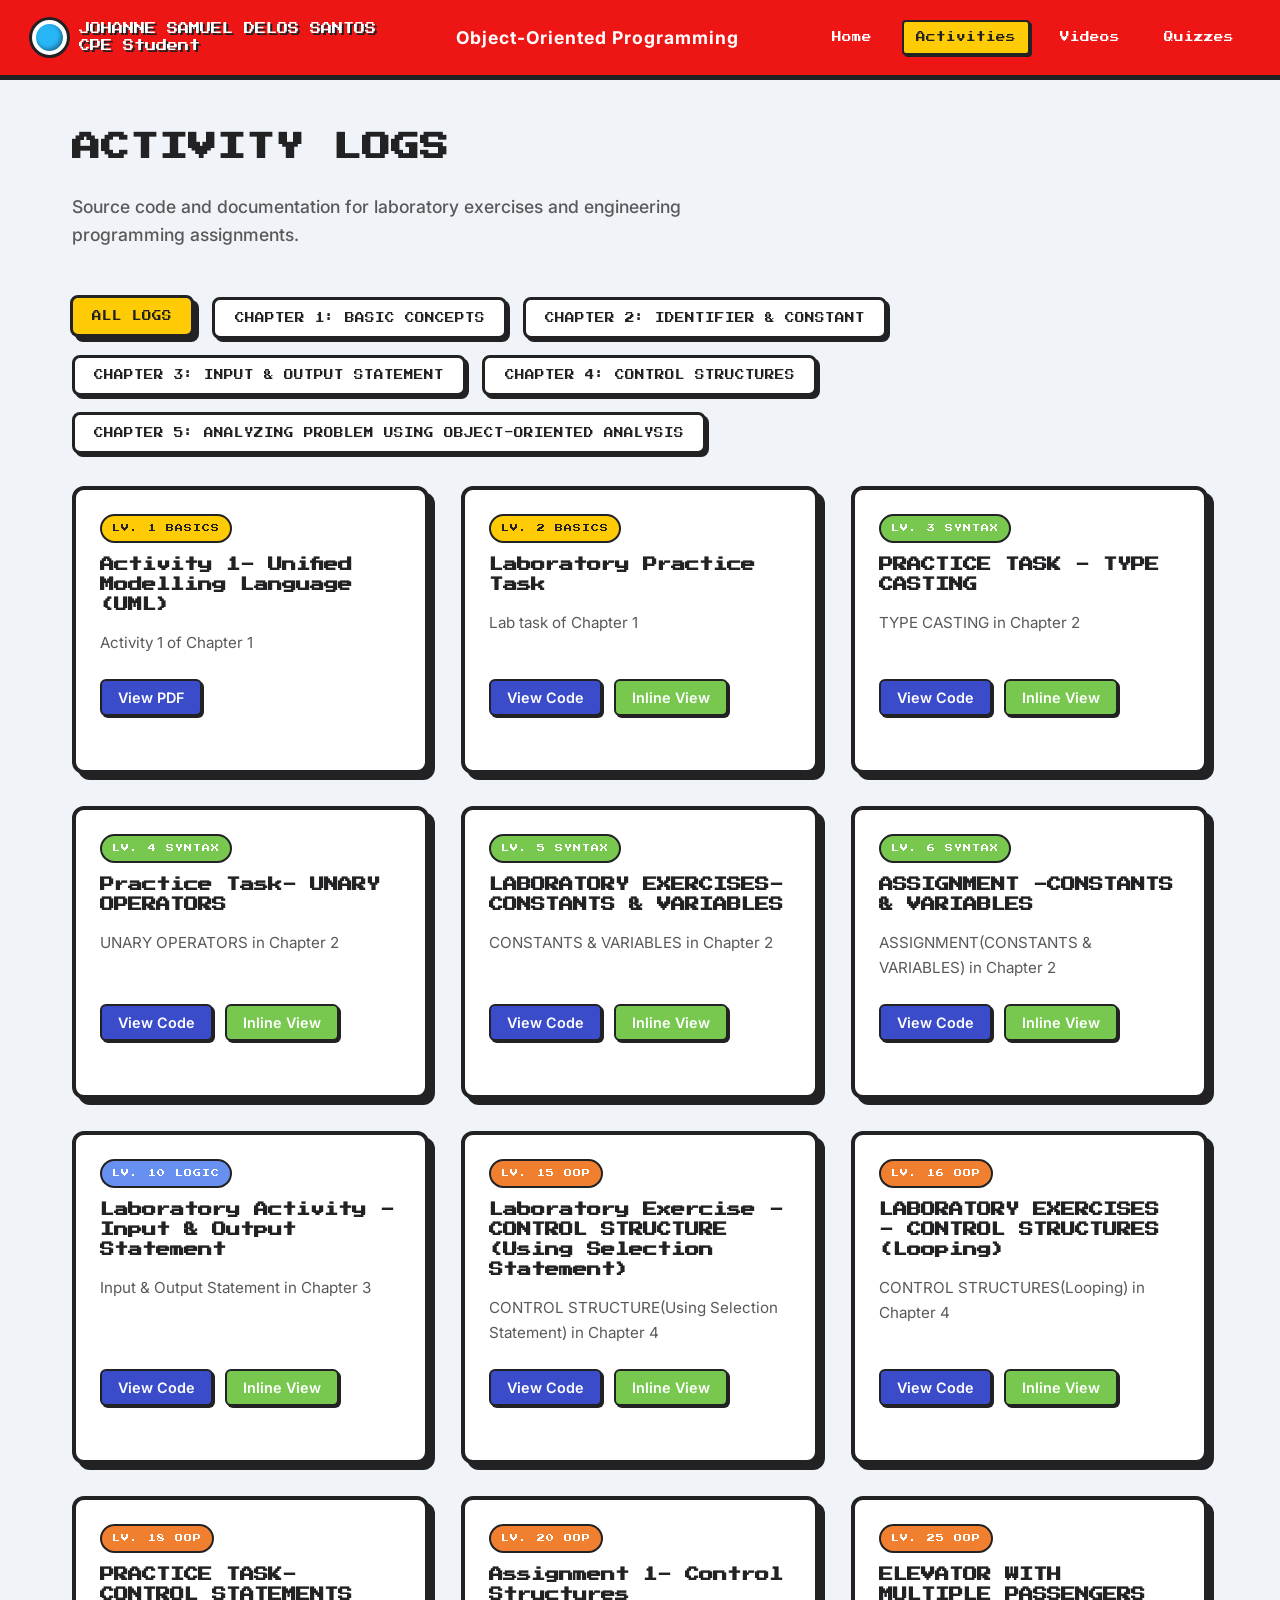
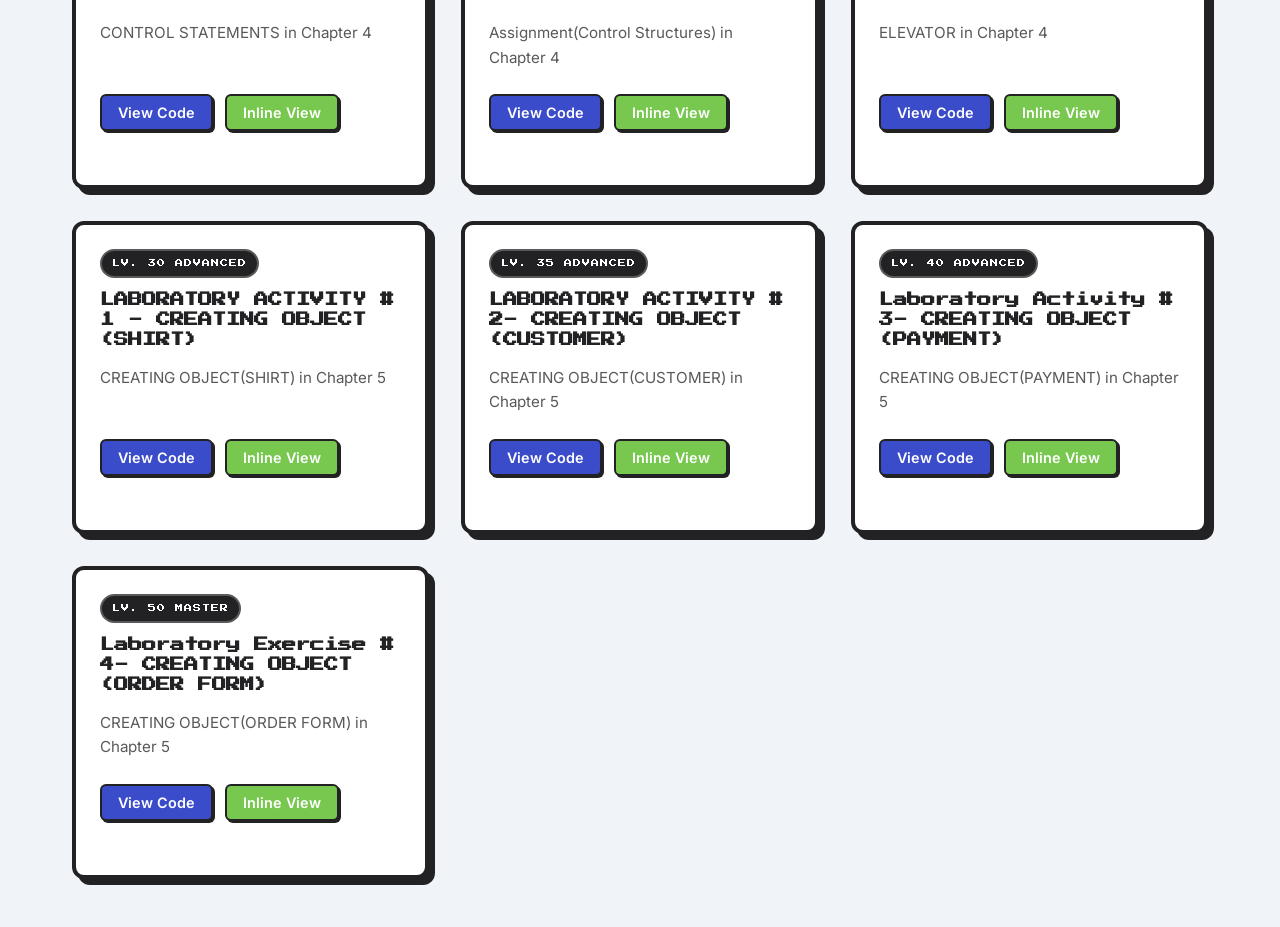
==== activities.html @ bd9b8f8e "Add files via upload" ====
<!DOCTYPE html>
<html lang="en">
<head>
    <meta charset="UTF-8">
    <meta name="viewport" content="width=device-width, initial-scale=1.0">
    <title>Java Pokédex | Activities</title>
    <link rel="stylesheet" href="styles.css">
    <style>
        /* PDF Modal Specific Styles (Ensures plug-and-play without editing styles.css) */
        #pdf-modal .modal-content {
            max-width: 900px;
            height: 90vh; /* Taller for document reading */
            display: flex;
            flex-direction: column;
        }
        #pdf-modal .modal-body {
            flex-grow: 1;
            padding: 0;
            overflow: hidden;
            border: 3px solid var(--poke-black);
            border-radius: 6px;
            background-color: #525659; /* Standard PDF viewer background */
        }
        iframe.pdf-viewer {
            width: 100%;
            height: 100%;
            border: none;
            display: block;
        }
    </style>
</head>
<body>
    <header>
        <div class="header-left">
            <div class="pokedex-lens"></div>
            JOHANNE SAMUEL DELOS SANTOS<br>CPE Student
        </div>
        <div class="header-center">Object-Oriented Programming</div>
        <nav>
            <a href="index.html">Home</a>
            <a href="activities.html">Activities</a>
            <a href="videos.html">Videos</a>
            <a href="quiz.html">Quizzes</a>
        </nav>
    </header>

    <main id="main-content">
        <div class="container">
            <h1 class="page-title">Activity Logs</h1>
            <p class="page-subtitle">Source code and documentation for laboratory exercises and engineering programming assignments.</p>
            
            <div class="chapter-nav">
                <button class="chapter-btn active" data-target="all">All Logs</button>
                <button class="chapter-btn" data-target="ch1">Chapter 1: Basic Concepts</button>
                <button class="chapter-btn" data-target="ch2">Chapter 2: IDENTIFIER & CONSTANT</button>
                <button class="chapter-btn" data-target="ch3">Chapter 3: INPUT & OUTPUT STATEMENT</button>
                <button class="chapter-btn" data-target="ch4">Chapter 4: CONTROL STRUCTURES</button>
                <button class="chapter-btn" data-target="ch5">Chapter 5: ANALYZING PROBLEM USING OBJECT-ORIENTED ANALYSIS</button>
            </div>

            <div class="grid" id="activities-grid">
                
                <div class="card" data-chapter="ch1" data-activity-id="act1">
                    <div style="display: flex; align-items: center; gap: 12px; margin-bottom: 1rem; flex-wrap: wrap;">
                        <div class="card-tag tag-yellow" style="background-color: var(--poke-yellow); border: 2px solid var(--poke-black); border-radius: 20px; font-size: 0.5rem; padding: 6px 10px; margin-bottom: 0;">LV. 1 BASICS</div>
                        <h2 class="card-title" style="margin-bottom: 0; line-height: 1.4;">Activity 1- Unified Modelling Language (UML)</h2>
                    </div>
                    <p class="card-desc">Activity 1 of Chapter 1</p>
                    <div class="card-actions">
                        <button class="card-link view-pdf-btn" style="background-color: #3b4cca;" data-pdf-url="ACT/CH1/ACT1.pdf">View PDF</button>
                    </div>
                    <div class="inline-code-container"><pre><code class="language-java"></code></pre></div>
                </div>
                
                <div class="card" data-chapter="ch1" data-activity-id="act2">
                    <div style="display: flex; align-items: center; gap: 12px; margin-bottom: 1rem; flex-wrap: wrap;">
                        <div class="card-tag tag-yellow" style="background-color: var(--poke-yellow); border: 2px solid var(--poke-black); border-radius: 20px; font-size: 0.5rem; padding: 6px 10px; margin-bottom: 0;">LV. 2 BASICS</div>
                        <h2 class="card-title" style="margin-bottom: 0; line-height: 1.4;"> Laboratory Practice Task</h2>
                    </div>
                    <p class="card-desc">Lab task of Chapter 1</p>
                    <div class="card-actions">
                        <button class="card-link view-modal-btn">View Code</button>
                        <button class="card-link toggle-inline-btn" style="background-color: #78C850;">Inline View</button>
                    </div>
                    <div class="inline-code-container"><pre><code class="language-java"></code></pre></div>
                </div>

                <div class="card" data-chapter="ch2" data-activity-id="act3">
                    <div style="display: flex; align-items: center; gap: 12px; margin-bottom: 1rem; flex-wrap: wrap;">
                        <div class="card-tag tag-green" style="background-color: #78C850; color: white; border: 2px solid var(--poke-black); border-radius: 20px; font-size: 0.5rem; padding: 6px 10px; margin-bottom: 0;">LV. 3 SYNTAX</div>
                        <h2 class="card-title" style="margin-bottom: 0; line-height: 1.4;">PRACTICE TASK - TYPE CASTING</h2>
                    </div>
                    <p class="card-desc">TYPE CASTING in Chapter 2</p>
                    <div class="card-actions">
                        <button class="card-link view-modal-btn">View Code</button>
                        <button class="card-link toggle-inline-btn" style="background-color: #78C850;">Inline View</button>
                    </div>
                    <div class="inline-code-container"><pre><code class="language-java"></code></pre></div>
                </div>

                <div class="card" data-chapter="ch2" data-activity-id="act4">
                    <div style="display: flex; align-items: center; gap: 12px; margin-bottom: 1rem; flex-wrap: wrap;">
                        <div class="card-tag tag-green" style="background-color: #78C850; color: white; border: 2px solid var(--poke-black); border-radius: 20px; font-size: 0.5rem; padding: 6px 10px; margin-bottom: 0;">LV. 4 SYNTAX</div>
                        <h2 class="card-title" style="margin-bottom: 0; line-height: 1.4;">Practice Task- UNARY OPERATORS</h2>
                    </div>
                    <p class="card-desc">UNARY OPERATORS in Chapter 2</p>
                    <div class="card-actions">
                        <button class="card-link view-modal-btn">View Code</button>
                        <button class="card-link toggle-inline-btn" style="background-color: #78C850;">Inline View</button>
                    </div>
                    <div class="inline-code-container"><pre><code class="language-java"></code></pre></div>
                </div>

                <div class="card" data-chapter="ch2" data-activity-id="act5">
                    <div style="display: flex; align-items: center; gap: 12px; margin-bottom: 1rem; flex-wrap: wrap;">
                        <div class="card-tag tag-green" style="background-color: #78C850; color: white; border: 2px solid var(--poke-black); border-radius: 20px; font-size: 0.5rem; padding: 6px 10px; margin-bottom: 0;">LV. 5 SYNTAX</div>
                        <h2 class="card-title" style="margin-bottom: 0; line-height: 1.4;">LABORATORY EXERCISES- CONSTANTS & VARIABLES</h2>
                    </div>
                    <p class="card-desc">CONSTANTS & VARIABLES in Chapter 2</p>
                    <div class="card-actions">
                        <button class="card-link view-modal-btn">View Code</button>
                        <button class="card-link toggle-inline-btn" style="background-color: #78C850;">Inline View</button>
                    </div>
                    <div class="inline-code-container"><pre><code class="language-java"></code></pre></div>
                </div>

                <div class="card" data-chapter="ch2" data-activity-id="act6">
                    <div style="display: flex; align-items: center; gap: 12px; margin-bottom: 1rem; flex-wrap: wrap;">
                        <div class="card-tag tag-green" style="background-color: #78C850; color: white; border: 2px solid var(--poke-black); border-radius: 20px; font-size: 0.5rem; padding: 6px 10px; margin-bottom: 0;">LV. 6 SYNTAX</div>
                        <h2 class="card-title" style="margin-bottom: 0; line-height: 1.4;">ASSIGNMENT -CONSTANTS & VARIABLES</h2>
                    </div>
                    <p class="card-desc">ASSIGNMENT(CONSTANTS & VARIABLES) in Chapter 2</p>
                    <div class="card-actions">
                        <button class="card-link view-modal-btn">View Code</button>
                        <button class="card-link toggle-inline-btn" style="background-color: #78C850;">Inline View</button>
                    </div>
                    <div class="inline-code-container"><pre><code class="language-java"></code></pre></div>
                </div>

                <div class="card" data-chapter="ch3" data-activity-id="act7">
                    <div style="display: flex; align-items: center; gap: 12px; margin-bottom: 1rem; flex-wrap: wrap;">
                        <div class="card-tag tag-blue" style="background-color: #6890F0; color: white; border: 2px solid var(--poke-black); border-radius: 20px; font-size: 0.5rem; padding: 6px 10px; margin-bottom: 0;">LV. 10 LOGIC</div>
                        <h2 class="card-title" style="margin-bottom: 0; line-height: 1.4;"> Laboratory Activity - Input & Output Statement</h2>
                    </div>
                    <p class="card-desc"> Input & Output Statement in Chapter 3</p>
                    <div class="card-actions">
                        <button class="card-link view-modal-btn">View Code</button>
                        <button class="card-link toggle-inline-btn" style="background-color: #78C850;">Inline View</button>
                    </div>
                    <div class="inline-code-container"><pre><code class="language-java"></code></pre></div>
                </div>

                <div class="card" data-chapter="ch4" data-activity-id="act8">
                    <div style="display: flex; align-items: center; gap: 12px; margin-bottom: 1rem; flex-wrap: wrap;">
                        <div class="card-tag tag-red" style="background-color: #F08030; color: white; border: 2px solid var(--poke-black); border-radius: 20px; font-size: 0.5rem; padding: 6px 10px; margin-bottom: 0;">LV. 15 OOP</div>
                        <h2 class="card-title" style="margin-bottom: 0; line-height: 1.4;">Laboratory Exercise - CONTROL STRUCTURE (Using Selection Statement)</h2>
                    </div>
                    <p class="card-desc">CONTROL STRUCTURE(Using Selection Statement) in Chapter 4</p>
                    <div class="card-actions">
                        <button class="card-link view-modal-btn">View Code</button>
                        <button class="card-link toggle-inline-btn" style="background-color: #78C850;">Inline View</button>
                    </div>
                    <div class="inline-code-container"><pre><code class="language-java"></code></pre></div>
                </div>

                <div class="card" data-chapter="ch4" data-activity-id="act9">
                    <div style="display: flex; align-items: center; gap: 12px; margin-bottom: 1rem; flex-wrap: wrap;">
                        <div class="card-tag tag-red" style="background-color: #F08030; color: white; border: 2px solid var(--poke-black); border-radius: 20px; font-size: 0.5rem; padding: 6px 10px; margin-bottom: 0;">LV. 16 OOP</div>
                        <h2 class="card-title" style="margin-bottom: 0; line-height: 1.4;">LABORATORY EXERCISES - CONTROL STRUCTURES (Looping)</h2>
                    </div>
                    <p class="card-desc">CONTROL STRUCTURES(Looping) in Chapter 4</p>
                    <div class="card-actions">
                        <button class="card-link view-modal-btn">View Code</button>
                        <button class="card-link toggle-inline-btn" style="background-color: #78C850;">Inline View</button>
                    </div>
                    <div class="inline-code-container"><pre><code class="language-java"></code></pre></div>
                </div>

                <div class="card" data-chapter="ch4" data-activity-id="act10">
                    <div style="display: flex; align-items: center; gap: 12px; margin-bottom: 1rem; flex-wrap: wrap;">
                        <div class="card-tag tag-red" style="background-color: #F08030; color: white; border: 2px solid var(--poke-black); border-radius: 20px; font-size: 0.5rem; padding: 6px 10px; margin-bottom: 0;">LV. 18 OOP</div>
                        <h2 class="card-title" style="margin-bottom: 0; line-height: 1.4;">PRACTICE TASK- CONTROL STATEMENTS</h2>
                    </div>
                    <p class="card-desc">CONTROL STATEMENTS in Chapter 4</p>
                    <div class="card-actions">
                        <button class="card-link view-modal-btn">View Code</button>
                        <button class="card-link toggle-inline-btn" style="background-color: #78C850;">Inline View</button>
                    </div>
                    <div class="inline-code-container"><pre><code class="language-java"></code></pre></div>
                </div>

                <div class="card" data-chapter="ch4" data-activity-id="act11">
                    <div style="display: flex; align-items: center; gap: 12px; margin-bottom: 1rem; flex-wrap: wrap;">
                        <div class="card-tag tag-red" style="background-color: #F08030; color: white; border: 2px solid var(--poke-black); border-radius: 20px; font-size: 0.5rem; padding: 6px 10px; margin-bottom: 0;">LV. 20 OOP</div>
                        <h2 class="card-title" style="margin-bottom: 0; line-height: 1.4;">Assignment 1- Control Structures</h2>
                    </div>
                    <p class="card-desc">Assignment(Control Structures) in Chapter 4</p>
                    <div class="card-actions">
                        <button class="card-link view-modal-btn">View Code</button>
                        <button class="card-link toggle-inline-btn" style="background-color: #78C850;">Inline View</button>
                    </div>
                    <div class="inline-code-container"><pre><code class="language-java"></code></pre></div>
                </div>

                <div class="card" data-chapter="ch4" data-activity-id="act12">
                    <div style="display: flex; align-items: center; gap: 12px; margin-bottom: 1rem; flex-wrap: wrap;">
                        <div class="card-tag tag-red" style="background-color: #F08030; color: white; border: 2px solid var(--poke-black); border-radius: 20px; font-size: 0.5rem; padding: 6px 10px; margin-bottom: 0;">LV. 25 OOP</div>
                        <h2 class="card-title" style="margin-bottom: 0; line-height: 1.4;">ELEVATOR WITH MULTIPLE PASSENGERS</h2>
                    </div>
                    <p class="card-desc">ELEVATOR in Chapter 4</p>
                    <div class="card-actions">
                        <button class="card-link view-modal-btn">View Code</button>
                        <button class="card-link toggle-inline-btn" style="background-color: #78C850;">Inline View</button>
                    </div>
                    <div class="inline-code-container"><pre><code class="language-java"></code></pre></div>
                </div>

                <div class="card" data-chapter="ch5" data-activity-id="act13">
                    <div style="display: flex; align-items: center; gap: 12px; margin-bottom: 1rem; flex-wrap: wrap;">
                        <div class="card-tag" style="background-color: var(--poke-black); color: white; border: 2px solid var(--text-muted); border-radius: 20px; font-size: 0.5rem; padding: 6px 10px; margin-bottom: 0;">LV. 30 ADVANCED</div>
                        <h2 class="card-title" style="margin-bottom: 0; line-height: 1.4;">LABORATORY ACTIVITY # 1 - CREATING OBJECT (SHIRT)</h2>
                    </div>
                    <p class="card-desc">CREATING OBJECT(SHIRT) in Chapter 5</p>
                    <div class="card-actions">
                        <button class="card-link view-modal-btn">View Code</button>
                        <button class="card-link toggle-inline-btn" style="background-color: #78C850;">Inline View</button>
                    </div>
                    <div class="inline-code-container"><pre><code class="language-java"></code></pre></div>
                </div>

                <div class="card" data-chapter="ch5" data-activity-id="act14">
                    <div style="display: flex; align-items: center; gap: 12px; margin-bottom: 1rem; flex-wrap: wrap;">
                        <div class="card-tag" style="background-color: var(--poke-black); color: white; border: 2px solid var(--text-muted); border-radius: 20px; font-size: 0.5rem; padding: 6px 10px; margin-bottom: 0;">LV. 35 ADVANCED</div>
                        <h2 class="card-title" style="margin-bottom: 0; line-height: 1.4;"> LABORATORY ACTIVITY # 2- CREATING OBJECT (CUSTOMER)</h2>
                    </div>
                    <p class="card-desc"> CREATING OBJECT(CUSTOMER) in Chapter 5</p>
                    <div class="card-actions">
                        <button class="card-link view-modal-btn">View Code</button>
                        <button class="card-link toggle-inline-btn" style="background-color: #78C850;">Inline View</button>
                    </div>
                    <div class="inline-code-container"><pre><code class="language-java"></code></pre></div>
                </div>

                <div class="card" data-chapter="ch5" data-activity-id="act15">
                    <div style="display: flex; align-items: center; gap: 12px; margin-bottom: 1rem; flex-wrap: wrap;">
                        <div class="card-tag" style="background-color: var(--poke-black); color: white; border: 2px solid var(--text-muted); border-radius: 20px; font-size: 0.5rem; padding: 6px 10px; margin-bottom: 0;">LV. 40 ADVANCED</div>
                        <h2 class="card-title" style="margin-bottom: 0; line-height: 1.4;">Laboratory Activity # 3- CREATING OBJECT (PAYMENT)</h2>
                    </div>
                    <p class="card-desc">CREATING OBJECT(PAYMENT) in Chapter 5</p>
                    <div class="card-actions">
                        <button class="card-link view-modal-btn">View Code</button>
                        <button class="card-link toggle-inline-btn" style="background-color: #78C850;">Inline View</button>
                    </div>
                    <div class="inline-code-container"><pre><code class="language-java"></code></pre></div>
                </div>

                <div class="card" data-chapter="ch5" data-activity-id="act16">
                    <div style="display: flex; align-items: center; gap: 12px; margin-bottom: 1rem; flex-wrap: wrap;">
                        <div class="card-tag" style="background-color: var(--poke-black); color: white; border: 2px solid var(--text-muted); border-radius: 20px; font-size: 0.5rem; padding: 6px 10px; margin-bottom: 0;">LV. 50 MASTER</div>
                        <h2 class="card-title" style="margin-bottom: 0; line-height: 1.4;">Laboratory Exercise # 4- CREATING OBJECT (ORDER FORM)</h2>
                    </div>
                    <p class="card-desc">CREATING OBJECT(ORDER FORM) in Chapter 5</p>
                    <div class="card-actions">
                        <button class="card-link view-modal-btn">View Code</button>
                        <button class="card-link toggle-inline-btn" style="background-color: #78C850;">Inline View</button>
                    </div>
                    <div class="inline-code-container"><pre><code class="language-java"></code></pre></div>
                </div>

            </div>
        </div>
    </main>

    <script src="transitions.js"></script>
    
    <div id="code-modal" class="modal-overlay">
        <div class="modal-content card">
            <div class="modal-header">
                <h2 class="card-title" id="modal-title">Code Viewer</h2>
                <button class="close-modal-btn">X</button>
            </div>
            <div class="modal-body">
                <pre><code id="modal-code-block" class="language-java"></code></pre>
            </div>
        </div>
    </div>

    <div id="pdf-modal" class="modal-overlay">
        <div class="modal-content card">
            <div class="modal-header">
                <h2 class="card-title" id="pdf-modal-title">Document Viewer</h2>
                <button class="close-pdf-btn close-modal-btn">X</button>
            </div>
            <div class="modal-body">
                    <embed id="pdf-iframe" class="pdf-viewer" src="" type="application/pdf" width="100%" height="100%">
            </div>
        </div>
    </div>

    <script>
        // 1. Data Store for Activity Source Code
        const codeDatabase = {
            act1: ``,
            act2: `         public class PTask1 {
            public static void main(String[] args) {
                System.out.println("\\n     RIZAL TECHNOLOGICAL UNIVERSITY");
                System.out.println("   College of Engineering and Industrial Technology");
                System.out.println("       Computer Engineering Department");
            }
            }

         public class PTask2{
            public static void main(String[] args) {
                // First Dialog box
                JOptionPane.showMessageDialog(null, "RIZAL TECHNOLOGICAL UNIVERSITY");

                // Second Dialog box (Fixed line break)
                JOptionPane.showMessageDialog(null, "College of Engineering and Industrial Technology");

                // Third Dialog box
                JOptionPane.showMessageDialog(null, "COMPUTER ENGINEERING DEPARTMENT");
                }
            }`,
            act3: `     public class Delos_Santos_TypeCasting {

                public static void main(String args[]) {

                    char symbol;
                    symbol = '7';
                    System.out.println((int) symbol);

                    double number1;
                    number1 = 7.0;
                    System.out.println((int) number1);

                    byte number2;
                    number2 = 7;

                    System.out.println((char) number2);

                    char number3;
                    number3 = '7';

                    System.out.println((int) (number3 - '0'));
                }
            }`,
            act4: `               public class Delos_Santos_Unary1 {

                public static void main(String args[]) {

                int m = 7;
                int x = 7;
                m = ++x;

                    System.out.println(m + " , " + x);

                }
            }
                public class Delos_Santos_Unary2 {

                public static void main(String args[]) {

                int m = 7;
                int x = 8;
                m = ++x;

                    System.out.println(m + " , " + x);

                }
            }
                public class Delos_Santos_Unary3 {

                public static void main(String args[]) {

                int m = 9;
                int x = 9;
                m = x--;

                    System.out.println(m + " , " + x);

                }
            }
                public class Delos_Santos_Unary4 {

                public static void main(String args[]) {

                int m = 9;
                int x = 8;
                m = --x;

                    System.out.println(m + " , " + x);

                }
            }
                            public class Delos_Santos_Unary5 {

                public static void main(String args[]) {

                int m = 5;
                int x = 6;
                m = --x;

                    System.out.println(m + " , " + x);

                }
            }
                `,
            act5: `public class Delos_Santos_Unary1 {
    public static void main(String[] args) {
        int count = 15;
        int a, b, c, d;

        a = count++;

        b = count;

        c = ++count;

        d = count;

        System.out.println(a + "," + b + "," + c + "," + d);
    }
}
public class Delos_Santos_Unary2
    {
        public static void main(String []args)
        {
        int i = 16;
        //System.out.println(++i);
        System.out.println(i++);
        }
    } 
 public class Delos_Santos_Unary3
        {
         public static void main(String []args)
            {
                char ch = '7';

                System.out.println(ch + 1);

                System.out.println((char)(ch + 1));

                System.out.println(ch);

                System.out.println((char)(ch));

                System.out.println((int)(ch));

                System.out.println(ch - 1);

                System.out.println((int)(ch - '0'));

            }
        }`,
            act6: `public class Delos_Santos_Age
{
 public static void main(String []args)
 {
        int ageYears = 20;

        int monthsYear = 12;
        int daysYear = 365;
        int hoursDay = 24;
        int secondsHour = 3600;
        int totalMonths = ageYears * monthsYear;
        int totalDays = ageYears * daysYear;
        long totalHours = (long) totalDays * hoursDay;
        long totalSeconds = totalHours * secondsHour;

        System.out.println("Input: " + ageYears + " year old");
        System.out.println("Output:");
        System.out.println("  a. months =" + totalMonths + " months");
        System.out.println("  b. days= " + totalDays + " days");
        System.out.printf("  c. Hours= %, d\n", totalHours);
        System.out.printf("  d. Seconds= %, d\n", totalSeconds);

 }
}`,
            act7: `import java.io.*;
import java.util.Scanner;
import java.time.Year;

public class DelosSantos_InputOutput{
    public static void main(String [] args) throws IOException {
        int y, d;
        String nn, m, fm, ff, hi;
        int cy = Year.now().getValue();

        try{
            Scanner inputDevice = new Scanner(System.in);
            System.out.println("Nickname:   ");
            nn = inputDevice.nextLine();
            System.out.println("BIRTHDAY:   ");
            System.out.println("Month:  ");
            m = inputDevice.nextLine();
            System.out.println("Day:    ");
            d = inputDevice.nextInt();
            System.out.println("Year:   ");
            y = inputDevice.nextInt();
            inputDevice.nextLine();
            System.out.println("Favorite Movie(s):  ");
            fm = inputDevice.nextLine();
            System.out.println("Favorite Food(s):   ");
            ff = inputDevice.nextLine();
            System.out.println("Hobbies/Interest:   ");
            hi = inputDevice.nextLine();

            int age = cy - y;

            System.out.println("\n");
            System.out.println("    hi " +nn+ ", I hope we could celebrate this coming " +m+ " as you turn " +age+ " years old.");
            System.out.println("    Let's watch that " +fm+ " movie that you used to watch. While having " +ff+ ".");
            System.out.println("    Perhaps you could also teach me how to " +hi+ ".");
            }
            catch (Exception e) {
                System.out.println("Error: " +e);
        }
    }
}`,
            act8: `//JOHANNE SAMUEL DELOS SANTOS
import java.util.Scanner;

public class Seasons {
    public static void main(String[] args) {

        Scanner input = new Scanner(System.in);

        System.out.print("Input any month of the year (CAPITAL LETTERS): ");
        String month = input.nextLine();


        switch (month) {
            // Winter
            case "DECEMBER":
            case "JANUARY":
            case "FEBRUARY":
                System.out.println("\"To appreciate the beauty of a snowflake it is necessary to stand out in the cold.\"");
                break;

            // Spring
            case "MARCH":
            case "APRIL":
            case "MAY":
                System.out.println("\"Spring is the time of plans and projects.\"");
                break;

            // Summer
            case "JUNE":
            case "JULY":
            case "AUGUST":
                System.out.println("\"Summer afternoon—summer afternoon; to me those have always been the two most beautiful words in the English language.\"");
                break;

            // Fall
            case "SEPTEMBER":
            case "OCTOBER":
            case "NOVEMBER":
                System.out.println("\"And all at once, summer collapsed into fall.\"");
                break;

            default: System.out.println("\"Sorry, you have inputted an invalid or misspelled value of month of the year!\"");
                break;
        }

        input.close();
    }
}`,
            act9: `//JOHANNE SAMUEL DELOS SANTOS
public class DoWhileSquare {
    public int height = 5;
    public int width = 10;

    public void displaySquare() {
        int rowCount = 0;

        do {
            int colCount = 0;
            do {
                System.out.print("@");
                colCount++;
            } while (colCount < width);

            System.out.println();
            rowCount++;
        } while (rowCount < height);
    }

    public static void main(String[] args) {

        DoWhileSquare square = new DoWhileSquare();
        square.displaySquare();
    }
}
    //JOHANNE SAMUEL DELOS SANTOS
public class ForSquare {
    public int height = 5;
    public int width = 10;

    public void displaySquare() {
        for (int rowCount = 0; rowCount < height; rowCount++) {

            for (int colCount = 0; colCount < width; colCount++) {
                System.out.print("@");
            }

            System.out.println();
        }
    }

    public static void main(String[] args) {
        ForSquare square = new ForSquare();
        square.displaySquare();
    }
}
    //JOHANNE SAMUEL DELOS SANTOS
public class Sequence1 {

    public void displaySequence() {
        int sum = 0;

        for (int ctr = 1; ctr <= 10; ctr++) {
            sum = sum + ctr;
            System.out.println(sum);
        }
    }

    public static void main(String[] args) {
        Sequence1 seq1 = new Sequence1();
        seq1.displaySequence();
    }
}
    public class Sequence2 {

    public void displaySequence() {
        int a = 1;
        int b = 1;

        System.out.println(a);
        System.out.println(b);

        for (int ctr = 0; ctr < 8; ctr++) {
            int next = a + b;
            System.out.println(next);

            a = b;
            b = next;
        }
    }

    public static void main(String[] args) {
        Sequence2 seq2 = new Sequence2();
        seq2.displaySequence();
    }
}
    public class Sequence3 {

    public void displaySequence() {
        int up = 1;
        int down = 10;

        for (int ctr = 0; ctr < 5; ctr++) {
            System.out.println(up);
            System.out.println(down);

            up++;
            down--;
        }
        System.out.println(6);
    }

    public static void main(String[] args) {
        Sequence3 seq3 = new Sequence3();
        seq3.displaySequence();
    }
}`,
            act10: `import java.util.Scanner;

public class ControlState {
    public static void main(String[] args) {
        Scanner input = new Scanner(System.in);
        int sum = 0;
        int count = 0;
        for (int i = 0; i < 100; i++) {
            System.out.print("Enter a positive number: ");
            int number = input.nextInt();

            if (number <= 0) {
             continue;
            }

            sum += number;
            count++;

            if (count == 5) {
                break;
            }
        }

        System.out.println("The total sum of the 5 positive numbers is: " + sum);
    }
}`,
            act11: `//JOHANNE SAMUEL DELOS SANTOS
import java.util.Scanner;
import java.time.LocalDate;

public class AgeCalculator {
    public static void main(String[] args) {

        LocalDate today = LocalDate.now();
        int curMonth = today.getMonthValue();
        int curDate = today.getDayOfMonth();
        int curYear = today.getYear();

        Scanner scan = new Scanner(System.in);

        System.out.println("Input: ");
        System.out.print(" Birthday: ");

        String bMonthStr = scan.next();
        String dayStr = scan.next();
        int bYear = scan.nextInt();

        dayStr = dayStr.replace(",", "");
        int bDate = Integer.parseInt(dayStr);

        int bMonth = 0;
        if (bMonthStr.equalsIgnoreCase("January")) { bMonth = 1; }
        else if (bMonthStr.equalsIgnoreCase("February")) { bMonth = 2; }
        else if (bMonthStr.equalsIgnoreCase("March")) { bMonth = 3; }
        else if (bMonthStr.equalsIgnoreCase("April")) { bMonth = 4; }
        else if (bMonthStr.equalsIgnoreCase("May")) { bMonth = 5; }
        else if (bMonthStr.equalsIgnoreCase("June")) { bMonth = 6; }
        else if (bMonthStr.equalsIgnoreCase("July")) { bMonth = 7; }
        else if (bMonthStr.equalsIgnoreCase("August")) { bMonth = 8; }
        else if (bMonthStr.equalsIgnoreCase("September")) { bMonth = 9; }
        else if (bMonthStr.equalsIgnoreCase("October")) { bMonth = 10; }
        else if (bMonthStr.equalsIgnoreCase("November")) { bMonth = 11; }
        else if (bMonthStr.equalsIgnoreCase("December")) { bMonth = 12; }

        int ageYears = curYear - bYear;
        if (curMonth < bMonth || (curMonth == bMonth && curDate < bDate)) {
            ageYears--;
        }

        int totalMonths = ((curYear - bYear) * 12) + (curMonth - bMonth);
        if (curDate < bDate) {
            totalMonths--;
        }
        int totalDays = 0;
        int tempDate = bDate;
        int tempMonth = bMonth;
        int tempYear = bYear;

        while (!(tempYear == curYear && tempMonth == curMonth && tempDate == curDate)) {
            totalDays++;
            tempDate++;

            int daysInMonth = 31;
            switch(tempMonth) {
                case 4: case 6: case 9: case 11:
                    daysInMonth = 30;
                    break;
                case 2:
                    // Leap year
                    if (((tempYear % 4 == 0) && !(tempYear % 100 == 0)) || (tempYear % 400 == 0)) {
                        daysInMonth = 29;
                    } else {
                        daysInMonth = 28;
                    }
                    break;
            }

            if (tempDate > daysInMonth) {
                tempDate = 1;
                tempMonth++;
                if (tempMonth > 12) {
                    tempMonth = 1;
                    tempYear++;
                }
            }
        }

        System.out.println("Output: ");
        System.out.println("a. Age in Years   = " + ageYears + " yrs");
        System.out.println("b. Age in months  = " + totalMonths + " months");
        System.out.println("c. Age in days    = " + totalDays + " days");
    }
}`,
            act12: `public class Elevator {
    public boolean doorOpen = false;
    public int currentFloor = 1;
    public final int TOP_FLOOR = 10;
    public final int MIN_FLOOR = 1;

    public void openDoor() {
        System.out.print("\\n Opening Door...");
        doorOpen = true;
        System.out.println("Door is open");
    }

    public void closeDoor() {
        System.out.print("\\n Closing Door...");
        doorOpen = false;
        System.out.println("Door is closed");
    }

    public void goUp() {
        if (currentFloor == TOP_FLOOR) {
            System.out.println("You cannot go up!");
        } else {
            System.out.print("Going up one floor...");
            currentFloor++;
            System.out.println("Floor: " + currentFloor);
        }
    }

    public void goDown() {
        if (currentFloor == MIN_FLOOR) {
            System.out.println("You cannot go down!");
        } else {
            System.out.print("Going down one floor...");
            currentFloor--;
            System.out.println("Floor: " + currentFloor);
        }
    }

    public void setFloor(int desiredFloor, String passengers) {
        while (currentFloor != desiredFloor) {
            if (currentFloor < desiredFloor) {
                goUp();
            } else {
                goDown();
            }
        }
        openDoor();
        System.out.println("\\n serving passengers " + passengers);
        closeDoor();
    }
}
    import java.util.Scanner;
import java.util.Arrays;

public class ElevatorTest {
    public static void main(String[] args) {
        Scanner input = new Scanner(System.in);
        Elevator myElevator = new Elevator();

        System.out.print("Enter No of passenger: ");
        int numPassengers = input.nextInt();
        int[] destinations = new int[numPassengers];
        int[] originalDestinations = new int[numPassengers];

        System.out.println("\\nDestination of");
        for (int i = 0; i < numPassengers; i++) {
            System.out.print("Passenger " + (i + 1) + ": ");
            int inputtedFloor = input.nextInt();

            if (inputtedFloor > myElevator.TOP_FLOOR) {
                System.out.println("ERROR FLOORS");
                i--;
            } else {
                destinations[i] = inputtedFloor;
                originalDestinations[i] = inputtedFloor;
            }
        }

        Arrays.sort(destinations);

        System.out.print("\\nServe Floors: ");
        for (int i = 0; i < numPassengers; i++) {
            System.out.print(destinations[i] + (i < numPassengers - 1 ? ", " : ""));
        }
        System.out.println();

        for (int i = 0; i < numPassengers; i++) {
            if (i > 0 && destinations[i] == destinations[i - 1]) {
                continue;
            }

            String passengersServing = "";
            for (int j = 0; j < numPassengers; j++) {
                if (originalDestinations[j] == destinations[i]) {
                    passengersServing += (j + 1) + " ";
                }
            }

            System.out.println("\\nMoving to floor " + destinations[i] + "...");
            myElevator.setFloor(destinations[i], passengersServing);
        }
    }
}`,
            act13: `//JOHANNE SAMUEL DELOS SANTOS
class Shirt {
    public int shirtID = 0;
    public String description = "description required";
    public char colorCode = 'U';
    public double price = 0.0;
    public String status = "Available/Unavailable";

    public void displayShirtInformation() {
        System.out.println("-----------------------------------------------\\n|  Shirt ID :" + shirtID);
        System.out.println("|   Shirt description :" + description);
        System.out.println("|   Color Code :" + colorCode);
        System.out.println("|   Shirt Price :" + price);
        System.out.println("|   Status :" + status);
    }
}
    //JOHANNE SAMUEL DELOS SANTOS
public class ShirtTest3 {
    public static void main(String args[]) {
        Shirt firstShirt = new Shirt();
        Shirt secondShirt = new Shirt();
        Shirt thirdShirt = new Shirt();
        Shirt fourthShirt = new Shirt();
        Shirt fifthShirt = new Shirt();

        firstShirt.shirtID = 1;
        firstShirt.description = "T-Shirt";
        firstShirt.colorCode = 'R';
        firstShirt.price = 250.0;
        firstShirt.status = "Available";

        secondShirt.shirtID = 2;
        secondShirt.description = "Polo Shirt";
        secondShirt.colorCode = 'G';
        secondShirt.price = 500.0;
        secondShirt.status = "Available";

        thirdShirt.shirtID = 3;
        thirdShirt.description = "Long Sleeve Shirt";
        thirdShirt.colorCode = 'B';
        thirdShirt.price = 350.0;
        thirdShirt.status = "Available";

        fourthShirt.shirtID = 4;
        fourthShirt.description = "V-Neck Shirt";
        fourthShirt.colorCode = 'Y';
        fourthShirt.price = 200.0;
        fourthShirt.status = "Unavailable";

        fifthShirt.shirtID = 5;
        fifthShirt.description = "Graphic Tee Shirt";
        fifthShirt.colorCode = 'W';
        fifthShirt.price = 300.0;
        fifthShirt.status = "Available";

        firstShirt.displayShirtInformation();
        secondShirt.displayShirtInformation();
        thirdShirt.displayShirtInformation();
        fourthShirt.displayShirtInformation();
        fifthShirt.displayShirtInformation();
    }
}`,
            act14: `//JOHANNE SAMUEL DELOS SANTOS
class Customer {
    public int customerID = 0;
    public String name = "Name Required";
    public String address = "Address Required";
    public String phoneNumber = "00000000000";
    public String emailAddress = "email@required.com";
    public String customerStatus = "New/Returning";

    public void displayCustomerInfo() {
        System.out.println("Customer ID      : " + customerID);
        System.out.println("Name             : " + name);
        System.out.println("Address          : " + address);
        System.out.println("Phone Number     : " + phoneNumber);
        System.out.println("Email Address    : " + emailAddress);
        System.out.println("Customer Status  : " + customerStatus);
    }
}
//JOHANNE SAMUEL DELOS SANTOS
public class CustomerTest {
    public static void main(String args[]) {
        Customer firstCustomer = new Customer();
        Customer secondCustomer = new Customer();

        firstCustomer.customerID = 1001;
        firstCustomer.name = "Delos Santos";
        firstCustomer.address = "Rizal Technological University";
        firstCustomer.phoneNumber = "09123456789";
        firstCustomer.emailAddress = "delossantos@student.rtu.edu.ph";
        firstCustomer.customerStatus = "New";

        System.out.println("--- Customer 1 Details ---");
        firstCustomer.displayCustomerInfo();

    }
}`,
            act15: `//JOHANNE SAMUEL DELOS SANTOS
class Payment {
    public String transDate = "MM/DD/YYYY";
    public String modeOfPayment = "Cash/Card";
    public int customerID = 0;
    public String name = "Name Required";
    public String cExDate = "MM/YY";
    public String cardNo = "0000 0000 0000 0000";
    public double totalPrice = 0.0;

    public void displayPaymentInfo() {
        System.out.println("Transaction Date  : " + transDate);
        System.out.println("Mode of Payment   : " + modeOfPayment);
        System.out.println("Customer ID       : " + customerID);
        System.out.println("Name              : " + name);
        System.out.println("Card Expiry Date  : " + cExDate);
        System.out.println("Card Number       : " + cardNo);
        System.out.println("Total Price       : " + totalPrice);
    }
}
//JOHANNE SAMUEL DELOS SANTOS
public class PaymentTest {
    public static void main(String args[]) {
        // Instantiating objects
        Payment firstPayment = new Payment();
        Payment secondPayment = new Payment();

        firstPayment.transDate = "04/24/2026";
        firstPayment.modeOfPayment = "Credit Card";
        firstPayment.customerID = 1001;
        firstPayment.name = "Delos Santos";
        firstPayment.cExDate = "12/28";
        firstPayment.cardNo = "1234 5678 9101 1121";
        firstPayment.totalPrice = 1250.00;

        System.out.println("--- Payment 1 Details ---");
        firstPayment.displayPaymentInfo();
        
    }
}`,
            act16: `//JOHANNE SAMUEL DELOS SANTOS
class Order {

    public String date = "MM/DD/YYYY";
    public String name = "Required";
    public String address = "Required";

    //Row 1
    public int shirtID1 = 0; public String size1 = ""; public String description1 = "";
    public char colorCode1 = 'U'; public int qty1 = 0; public double unitPrice1 = 0.0; public double amount1 = 0.0;

    //Row 2
    public int shirtID2 = 0; public String size2 = ""; public String description2 = "";
    public char colorCode2 = 'U'; public int qty2 = 0; public double unitPrice2 = 0.0; public double amount2 = 0.0;

    //Row 3
    public int shirtID3 = 0; public String size3 = ""; public String description3 = "";
    public char colorCode3 = 'U'; public int qty3 = 0; public double unitPrice3 = 0.0; public double amount3 = 0.0;

    //Row 4
    public int shirtID4 = 0; public String size4 = ""; public String description4 = "";
    public char colorCode4 = 'U'; public int qty4 = 0; public double unitPrice4 = 0.0; public double amount4 = 0.0;

    //Payment
    public String paymentMethod = "Check/Credit Card";
    public String creditCardNo = "N/A";
    public double totalPrice = 0.0;

    public void computeAmount() {
        amount1 = qty1 * unitPrice1;
        amount2 = qty2 * unitPrice2;
        amount3 = qty3 * unitPrice3;
        amount4 = qty4 * unitPrice4;
    }

    public void computeTotalPrice() {
        totalPrice = amount1 + amount2 + amount3 + amount4;
    }
S
    public void displayOrderInfo() {
        System.out.println("===============================================================");
        System.out.println("                      SAM CLOTHING INC.");
        System.out.println("                  \"The Best SHIRT Maker\"");
        System.out.println("===============================================================");
        System.out.println("Name: " + name + " \\t\\tDate: " + date);
        System.out.println("Address: " + address);
        System.out.println("---------------------------------------------------------------");
        System.out.println("ID\\tSize\\tDescription\\tColor\\tQty\\tPrice\\tAmount");
        System.out.println("---------------------------------------------------------------");

        if (shirtID1 != 0) System.out.println(shirtID1 + "\\t" + size1 + "\\t" + description1 + "\\t\\t" + colorCode1 + "\\t" + qty1 + "\\t" + unitPrice1 + "\\t" + amount1);
        if (shirtID2 != 0) System.out.println(shirtID2 + "\\t" + size2 + "\\t" + description2 + "\\t\\t" + colorCode2 + "\\t" + qty2 + "\\t" + unitPrice2 + "\\t" + amount2);
        if (shirtID3 != 0) System.out.println(shirtID3 + "\\t" + size3 + "\\t" + description3 + "\\t\\t" + colorCode3 + "\\t" + qty3 + "\\t" + unitPrice3 + "\\t" + amount3);
        if (shirtID4 != 0) System.out.println(shirtID4 + "\\t" + size4 + "\\t" + description4 + "\\t\\t" + colorCode4 + "\\t" + qty4 + "\\t" + unitPrice4 + "\\t" + amount4);

        System.out.println("---------------------------------------------------------------");
        System.out.println("\\t\\t\\t\\t\\t\\tTotal Price: " + totalPrice);
        System.out.println("\\nPayment: " + paymentMethod);
        System.out.println("Credit Card No: " + creditCardNo);
        System.out.println("===============================================================\\n");
    }
}
//JOHANNE SAMUEL DELOS SANTOS
public class OrderTest {
    public static void main(String args[]) {

        // --- ORDER 1 ---
        Order order1 = new Order();
        order1.date = "05/01/2026"; order1.name = "Jonas"; order1.address = "Manila City";
        order1.shirtID1 = 1; order1.size1 = "M"; order1.description1 = "Polo"; order1.colorCode1 = 'R'; order1.qty1 = 2; order1.unitPrice1 = 500.0;
        order1.shirtID2 = 2; order1.size2 = "L"; order1.description2 = "T-Shirt"; order1.colorCode2 = 'B'; order1.qty2 = 1; order1.unitPrice2 = 250.0;
        order1.shirtID3 = 3; order1.size3 = "S"; order1.description3 = "V-Neck"; order1.colorCode3 = 'W'; order1.qty3 = 3; order1.unitPrice3 = 300.0;
        order1.paymentMethod = "Credit Card"; order1.creditCardNo = "1111-2222-3333-4444";
        order1.computeAmount(); order1.computeTotalPrice();
        order1.displayOrderInfo();

        // --- ORDER 2 ---
        Order order2 = new Order();
        order2.date = "05/02/2026"; order2.name = "Dex"; order2.address = "Quezon City";
        order2.shirtID1 = 4; order2.size1 = "XL"; order2.description1 = "Graphic Tee"; order2.colorCode1 = 'G'; order2.qty1 = 1; order2.unitPrice1 = 350.0;
        order2.shirtID2 = 5; order2.size2 = "M"; order2.description2 = "Tank Top"; order2.colorCode2 = 'Y'; order2.qty2 = 2; order2.unitPrice2 = 200.0;
        order2.shirtID3 = 6; order2.size3 = "L"; order2.description3 = "Long Sleeve"; order2.colorCode3 = 'K'; order2.qty3 = 1; order2.unitPrice3 = 400.0;
        order2.paymentMethod = "Check"; order2.creditCardNo = "N/A";
        order2.computeAmount(); order2.computeTotalPrice();
        order2.displayOrderInfo();

        // --- ORDER 3 ---
        Order order3 = new Order();
        order3.date = "05/03/2026"; order3.name = "Karla"; order3.address = "Makati City";
        order3.shirtID1 = 1; order3.size1 = "S"; order3.description1 = "Polo"; order3.colorCode1 = 'W'; order3.qty1 = 4; order3.unitPrice1 = 500.0;
        order3.shirtID2 = 2; order3.size2 = "S"; order3.description2 = "T-Shirt"; order3.colorCode2 = 'B'; order3.qty2 = 2; order3.unitPrice2 = 250.0;
        order3.shirtID3 = 3; order3.size3 = "M"; order3.description3 = "V-Neck"; order3.colorCode3 = 'R'; order3.qty3 = 1; order3.unitPrice3 = 300.0;
        order3.paymentMethod = "Credit Card"; order3.creditCardNo = "5555-6666-7777-8888";
        order3.computeAmount(); order3.computeTotalPrice();
        order3.displayOrderInfo();

        // --- ORDER 4 ---
        Order order4 = new Order();
        order4.date = "05/04/2026"; order4.name = "Emman"; order4.address = "Pasig City";
        order4.shirtID1 = 4; order4.size1 = "M"; order4.description1 = "Graphic Tee"; order4.colorCode1 = 'P'; order4.qty1 = 1; order4.unitPrice1 = 350.0;
        order4.shirtID2 = 6; order4.size2 = "L"; order4.description2 = "Long Sleeve"; order4.colorCode2 = 'O'; order4.qty2 = 1; order4.unitPrice2 = 400.0;
        order4.shirtID3 = 5; order4.size3 = "XL"; order4.description3 = "Tank Top"; order4.colorCode3 = 'W'; order4.qty3 = 3; order4.unitPrice3 = 200.0;
        order4.paymentMethod = "Credit Card"; order4.creditCardNo = "9999-0000-1111-2222";
        order4.computeAmount(); order4.computeTotalPrice();
        order4.displayOrderInfo();

        // --- ORDER 5 ---
        Order order5 = new Order();
        order5.date = "05/05/2026"; order5.name = "Sam"; order5.address = "Taguig City";
        order5.shirtID1 = 2; order5.size1 = "XXL"; order5.description1 = "T-Shirt"; order5.colorCode1 = 'B'; order5.qty1 = 5; order5.unitPrice1 = 250.0;
        order5.shirtID2 = 1; order5.size2 = "XXL"; order5.description2 = "Polo"; order5.colorCode2 = 'W'; order5.qty2 = 2; order5.unitPrice2 = 500.0;
        order5.shirtID3 = 3; order5.size3 = "XL"; order5.description3 = "V-Neck"; order5.colorCode3 = 'G'; order5.qty3 = 2; order5.unitPrice3 = 300.0;
        order5.paymentMethod = "Check"; order5.creditCardNo = "N/A";
        order5.computeAmount(); order5.computeTotalPrice();
        order5.displayOrderInfo();
    }
}`
        };

        // 2. Improved Syntax Highlighter (Regex Collision Safe)
        function highlightJavaCode(code) {
            if (!code) return "// Code not found for this activity.";

            // Step 1: Escape HTML brackets so real code doesn't break the page
            let highlighted = code.replace(/</g, "&lt;").replace(/>/g, "&gt;");

            // Step 2: Mask the strings. Save them in an array and replace them with a safe placeholder.
            const savedStrings = [];
            highlighted = highlighted.replace(/(".*?")/g, (match) => {
                savedStrings.push(match);
                return `___STR_TOKEN_${savedStrings.length - 1}___`;
            });

            // Step 3: Highlight Java Keywords and Types (Safe to do now!)
            highlighted = highlighted
                .replace(/\b(public|class|static|void|import|new|return|if|else|for|while|switch|case|default|break|continue|do|try|catch)\b/g, '<span class="syn-keyword">$1</span>')
                .replace(/\b(int|double|float|boolean|String|char|byte|long)\b/g, '<span class="syn-type">$1</span>')
                .replace(/(\/\/.*)/g, '<span class="syn-comment">$1</span>');

            // Step 4: Unmask the strings and apply their color
            savedStrings.forEach((str, index) => {
                highlighted = highlighted.replace(`___STR_TOKEN_${index}___`, `<span class="syn-string">${str}</span>`);
            });

            return highlighted;
        }

        // 3. Main Interactive Logic
        document.addEventListener("DOMContentLoaded", () => {
            
            // --- Feature A: Chapter Filter Drill-Down ---
            const chapterBtns = document.querySelectorAll(".chapter-btn");
            const cards = document.querySelectorAll(".card[data-chapter]");

            chapterBtns.forEach(btn => {
                btn.addEventListener("click", () => {
                    chapterBtns.forEach(b => b.classList.remove("active"));
                    btn.classList.add("active");

                    const target = btn.getAttribute("data-target");
                    cards.forEach(card => {
                        if (target === "all" || card.getAttribute("data-chapter") === target) {
                            card.style.display = "flex";
                        } else {
                            card.style.display = "none";
                        }
                    });
                });
            });

            // --- Feature B: Code Modal Logic ---
            const codeModal = document.getElementById("code-modal");
            const modalCodeBlock = document.getElementById("modal-code-block");
            const codeModalTitle = document.getElementById("modal-title");
            const closeCodeBtn = document.querySelector("#code-modal .close-modal-btn");

            document.querySelectorAll(".view-modal-btn").forEach(btn => {
                btn.addEventListener("click", (e) => {
                    const card = e.target.closest(".card");
                    const activityId = card.getAttribute("data-activity-id");
                    const title = card.querySelector(".card-title").innerText;
                    
                    codeModalTitle.innerText = title;
                    modalCodeBlock.innerHTML = highlightJavaCode(codeDatabase[activityId]);
                    codeModal.classList.add("active");
                });
            });

            closeCodeBtn.addEventListener("click", () => codeModal.classList.remove("active"));
            codeModal.addEventListener("click", (e) => {
                if(e.target === codeModal) codeModal.classList.remove("active");
            });

            // --- Feature C: Collapsible Inline Code Logic ---
            document.querySelectorAll(".toggle-inline-btn").forEach(btn => {
                btn.addEventListener("click", (e) => {
                    const card = e.target.closest(".card");
                    const activityId = card.getAttribute("data-activity-id");
                    const container = card.querySelector(".inline-code-container");
                    const codeBlock = container.querySelector("code");

                    if (!codeBlock.innerHTML.trim()) {
                        codeBlock.innerHTML = highlightJavaCode(codeDatabase[activityId]);
                    }

                    container.classList.toggle("show");
                    
                    if (container.classList.contains("show")) {
                        btn.innerText = "Close Inline";
                        btn.style.backgroundColor = "var(--poke-red)";
                    } else {
                        btn.innerText = "Inline View";
                        btn.style.backgroundColor = "#78C850";
                    }
                });
            });

            // --- Feature D: PDF Modal Logic ---
            const pdfModal = document.getElementById("pdf-modal");
            const pdfIframe = document.getElementById("pdf-iframe");
            const pdfModalTitle = document.getElementById("pdf-modal-title");
            const closePdfBtn = document.querySelector(".close-pdf-btn");

            document.querySelectorAll(".view-pdf-btn").forEach(btn => {
                btn.addEventListener("click", (e) => {
                    const card = e.target.closest(".card");
                    const title = card.querySelector(".card-title").innerText;
                    // Get the URL from the data attribute
                    const pdfUrl = e.target.getAttribute("data-pdf-url");
                    
                    pdfModalTitle.innerText = title + " (Document)";
                    pdfIframe.src = pdfUrl; // Load the PDF into the iframe
                    pdfModal.classList.add("active");
                });
            });

            // Close PDF Modal and clear iframe (to stop loading if closed early)
            closePdfBtn.addEventListener("click", () => {
                pdfModal.classList.remove("active");
                setTimeout(() => pdfIframe.src = "", 300); 
            });
            pdfModal.addEventListener("click", (e) => {
                if(e.target === pdfModal) {
                    pdfModal.classList.remove("active");
                    setTimeout(() => pdfIframe.src = "", 300);
                }
            });

        });
    </script>
</body>
</html>
---- styles.css ----
/* Google Fonts */
@import url('https://fonts.googleapis.com/css2?family=Inter:wght@400;500;600&family=Press+Start+2P&display=swap');

/* CSS Variables - Pokemon Theme Palette */
:root {
    --bg-color: #f0f4f8;
    --surface-color: #ffffff;
    --text-main: #2b2b2b;
    --text-muted: #595959;
    --poke-red: #ee1515;
    --poke-blue: #3b4cca;
    --poke-yellow: #ffcb05;
    --poke-black: #222224;
    --transition-speed: 0.4s;
}

/* Base Styles */
* {
    margin: 0;
    padding: 0;
    box-sizing: border-box;
}

body {
    font-family: 'Inter', sans-serif;
    background-color: var(--bg-color);
    color: var(--text-main);
    line-height: 1.6;
    overflow-y: scroll;
}

/* Typography Overrides for Theme */
h1.page-title, h2.card-title, .card-tag {
    font-family: 'Press Start 2P', cursive;
}

/* Header & Navigation (Pokedex Top) */
header {
    position: sticky;
    top: 0;
    background-color: var(--poke-red);
    border-bottom: 5px solid var(--poke-black);
    z-index: 1000;
    padding: 1.25rem 2rem;
    display: flex;
    justify-content: space-between;
    align-items: center;
    flex-wrap: wrap;
    gap: 1rem;
}

.header-left {
    display: flex;
    align-items: center;
    gap: 12px;
    color: white;
    font-family: 'Press Start 2P', cursive;
    font-size: 0.7rem;
    line-height: 1.5;
    text-shadow: 2px 2px 0px var(--poke-black);
}

/* Pokedex Camera Lens */
.pokedex-lens {
    width: 35px;
    height: 35px;
    background-color: #29b6f6;
    border: 4px solid #ffffff;
    border-radius: 50%;
    box-shadow: inset -2px -2px 4px rgba(0,0,0,0.4), 0 0 0 3px var(--poke-black);
}

.header-center {
    font-weight: 700;
    color: white;
    font-size: 1.1rem;
    letter-spacing: 1px;
}

nav {
    display: flex;
    gap: 1rem;
}

nav a {
    text-decoration: none;
    color: white;
    font-family: 'Press Start 2P', cursive;
    font-size: 0.6rem;
    padding: 0.5rem 0.75rem;
    border: 2px solid transparent;
    border-radius: 4px;
    transition: all 0.2s ease;
}

nav a:hover, nav a.active {
    background-color: var(--poke-yellow);
    color: var(--poke-black);
    border: 2px solid var(--poke-black);
    box-shadow: 2px 2px 0px var(--poke-black);
}

/* Layout & Typography */
.container {
    max-width: 1200px;
    margin: 0 auto;
    padding: 3rem 2rem;
}

h1.page-title {
    font-size: 1.8rem;
    line-height: 1.4;
    color: var(--poke-black);
    margin-bottom: 1.5rem;
    text-transform: uppercase;
}

p.page-subtitle {
    color: var(--text-muted);
    font-size: 1.1rem;
    margin-bottom: 3rem;
    max-width: 700px;
    font-weight: 500;
}

/* Grid & Cards (Trading Card Style) */
.grid {
    display: grid;
    grid-template-columns: repeat(auto-fill, minmax(320px, 1fr));
    gap: 2rem;
}

.card {
    background-color: var(--surface-color);
    border: 4px solid var(--poke-black);
    border-radius: 12px;
    padding: 1.5rem;
    transition: transform 0.2s ease, box-shadow 0.2s ease;
    display: flex;
    flex-direction: column;
    box-shadow: 6px 6px 0px var(--poke-black);
}

.card:hover {
    transform: translate(-2px, -2px);
    box-shadow: 10px 10px 0px var(--poke-black);
}

/* Styled like Pokemon Type Badges */
.card-tag {
    align-self: flex-start;
    font-size: 0.5rem;
    text-transform: uppercase;
    color: var(--poke-black);
    background-color: var(--poke-yellow);
    padding: 6px 10px;
    border: 2px solid var(--poke-black);
    border-radius: 20px;
    margin-bottom: 1rem;
    letter-spacing: 1px;
}

/* Tag Color Variations */
.tag-blue { background-color: #6890F0; color: white; }
.tag-green { background-color: #78C850; color: white; }
.tag-red { background-color: #F08030; color: white; }

.card-title {
    font-size: 0.9rem;
    line-height: 1.5;
    margin-bottom: 1rem;
    color: var(--poke-black);
}

.card-desc {
    color: var(--text-muted);
    font-size: 0.95rem;
    margin-bottom: 1.5rem;
    flex-grow: 1;
}

.card-link {
    text-decoration: none;
    color: white;
    background-color: var(--poke-blue);
    font-weight: 600;
    font-size: 0.9rem;
    align-self: flex-start;
    padding: 0.5rem 1rem;
    border: 2px solid var(--poke-black);
    border-radius: 6px;
    transition: background-color 0.2s;
    box-shadow: 2px 2px 0px var(--poke-black);
}

.card-link:hover {
    background-color: #2a52be;
    transform: translate(1px, 1px);
    box-shadow: 1px 1px 0px var(--poke-black);
}

/* Video specific placeholders */
.video-thumbnail {
    width: 100%;
    aspect-ratio: 16/9;
    background-color: var(--poke-black);
    border: 3px solid var(--poke-black);
    border-radius: 8px;
    margin-bottom: 1rem;
    display: flex;
    align-items: center;
    justify-content: center;
    color: white;
    font-family: 'Press Start 2P', cursive;
    font-size: 0.6rem;
    text-align: center;
    padding: 1rem;
}

/* Page Transitions */
#main-content {
    opacity: 0;
    transform: scale(0.98) translateY(10px);
    transition: opacity var(--transition-speed) ease, transform var(--transition-speed) ease;
}

#main-content.page-enter {
    opacity: 1;
    transform: scale(1) translateY(0);
}

#main-content.page-exit {
    opacity: 0;
    transform: scale(0.98) translateY(-10px);
}

/* Responsive */
@media (max-width: 768px) {
    header {
        flex-direction: column;
        align-items: flex-start;
    }
    .header-center {
        display: none;
    }
    nav {
        width: 100%;
        justify-content: flex-start;
        flex-wrap: wrap;
        margin-top: 0.5rem;
    }
}

/* Chapter Navigation */
.chapter-nav {
    display: flex;
    gap: 1rem;
    margin-bottom: 2rem;
    flex-wrap: wrap;
}
.chapter-btn {
    font-family: 'Press Start 2P', cursive;
    font-size: 0.6rem;
    padding: 0.8rem 1.2rem;
    background-color: var(--surface-color);
    color: var(--poke-black);
    border: 3px solid var(--poke-black);
    border-radius: 8px;
    cursor: pointer;
    box-shadow: 3px 3px 0px var(--poke-black);
    transition: all 0.2s ease;
    text-transform: uppercase;
}
.chapter-btn:hover, .chapter-btn.active {
    background-color: var(--poke-yellow);
    transform: translate(-2px, -2px);
    box-shadow: 5px 5px 0px var(--poke-black);
}

/* Updated Card Actions layout */
.card-actions {
    display: flex;
    gap: 0.75rem;
    margin-top: auto;
    flex-wrap: wrap;
}
button.card-link {
    font-family: 'Inter', sans-serif;
    cursor: pointer;
    border: 2px solid var(--poke-black); /* Enforce retro button feel */
}

/* Inline Code Accordion */
.inline-code-container {
    margin-top: 1.5rem;
    background-color: #1e1e1e; /* Dark editor theme */
    color: #d4d4d4;
    padding: 0;
    border-radius: 6px;
    border: 3px solid var(--poke-black);
    overflow: hidden;
    max-height: 0;
    opacity: 0;
    transition: max-height 0.4s ease, opacity 0.4s ease, padding 0.4s ease;
}
.inline-code-container.show {
    max-height: 500px; 
    opacity: 1;
    padding: 1rem;
    overflow-y: auto;
    overflow-x: auto; /* ADDED: Allows the container to scroll sideways */
}

.inline-code-container pre {
    font-family: 'Courier New', Courier, monospace;
    font-size: 0.85rem;
    line-height: 1.4;
    margin: 0;
    overflow-x: auto; /* ADDED: Forces a scrollbar for long code lines */
    padding-bottom: 8px; /* Gives a little breathing room so the scrollbar doesn't cover the text */
}

/* Modal Overlay & Structure */
.modal-overlay {
    position: fixed;
    top: 0; left: 0; width: 100%; height: 100%;
    background: rgba(0, 0, 0, 0.7);
    backdrop-filter: blur(5px);
    -webkit-backdrop-filter: blur(5px);
    display: flex;
    justify-content: center;
    align-items: center;
    z-index: 9999;
    opacity: 0;
    pointer-events: none;
    transition: opacity 0.3s ease;
}
.modal-overlay.active {
    opacity: 1;
    pointer-events: all;
}
.modal-content {
    width: 90%;
    max-width: 800px;
    max-height: 85vh;
    background-color: var(--bg-color);
    transform: scale(0.95) translateY(20px);
    transition: transform 0.3s cubic-bezier(0.175, 0.885, 0.32, 1.275);
}
.modal-overlay.active .modal-content {
    transform: scale(1) translateY(0);
}
.modal-header {
    display: flex;
    justify-content: space-between;
    align-items: center;
    margin-bottom: 1rem;
    padding-bottom: 1rem;
    border-bottom: 4px solid var(--poke-black);
}
.close-modal-btn {
    background: var(--poke-red);
    color: white;
    border: 3px solid var(--poke-black);
    font-family: 'Press Start 2P', cursive;
    padding: 0.5rem 0.6rem;
    font-size: 0.8rem;
    cursor: pointer;
    box-shadow: 3px 3px 0px var(--poke-black);
    transition: transform 0.1s, box-shadow 0.1s;
}
.close-modal-btn:active {
    transform: translate(3px, 3px);
    box-shadow: 0px 0px 0px var(--poke-black);
}
.modal-body pre {
    background-color: #1e1e1e;
    color: #d4d4d4;
    padding: 1.5rem;
    border-radius: 6px;
    border: 3px solid var(--poke-black);
    overflow-y: auto;
    font-family: 'Courier New', Courier, monospace;
    font-size: 0.95rem;
    line-height: 1.5;
}

/* Vanilla Syntax Highlighting Colors */
.syn-keyword { color: #569cd6; font-weight: bold; }
.syn-string { color: #ce9178; }
.syn-comment { color: #6a9955; font-style: italic; }
.syn-class { color: #4ec9b0; font-weight: bold; }
.syn-type { color: #4ec9b0; }
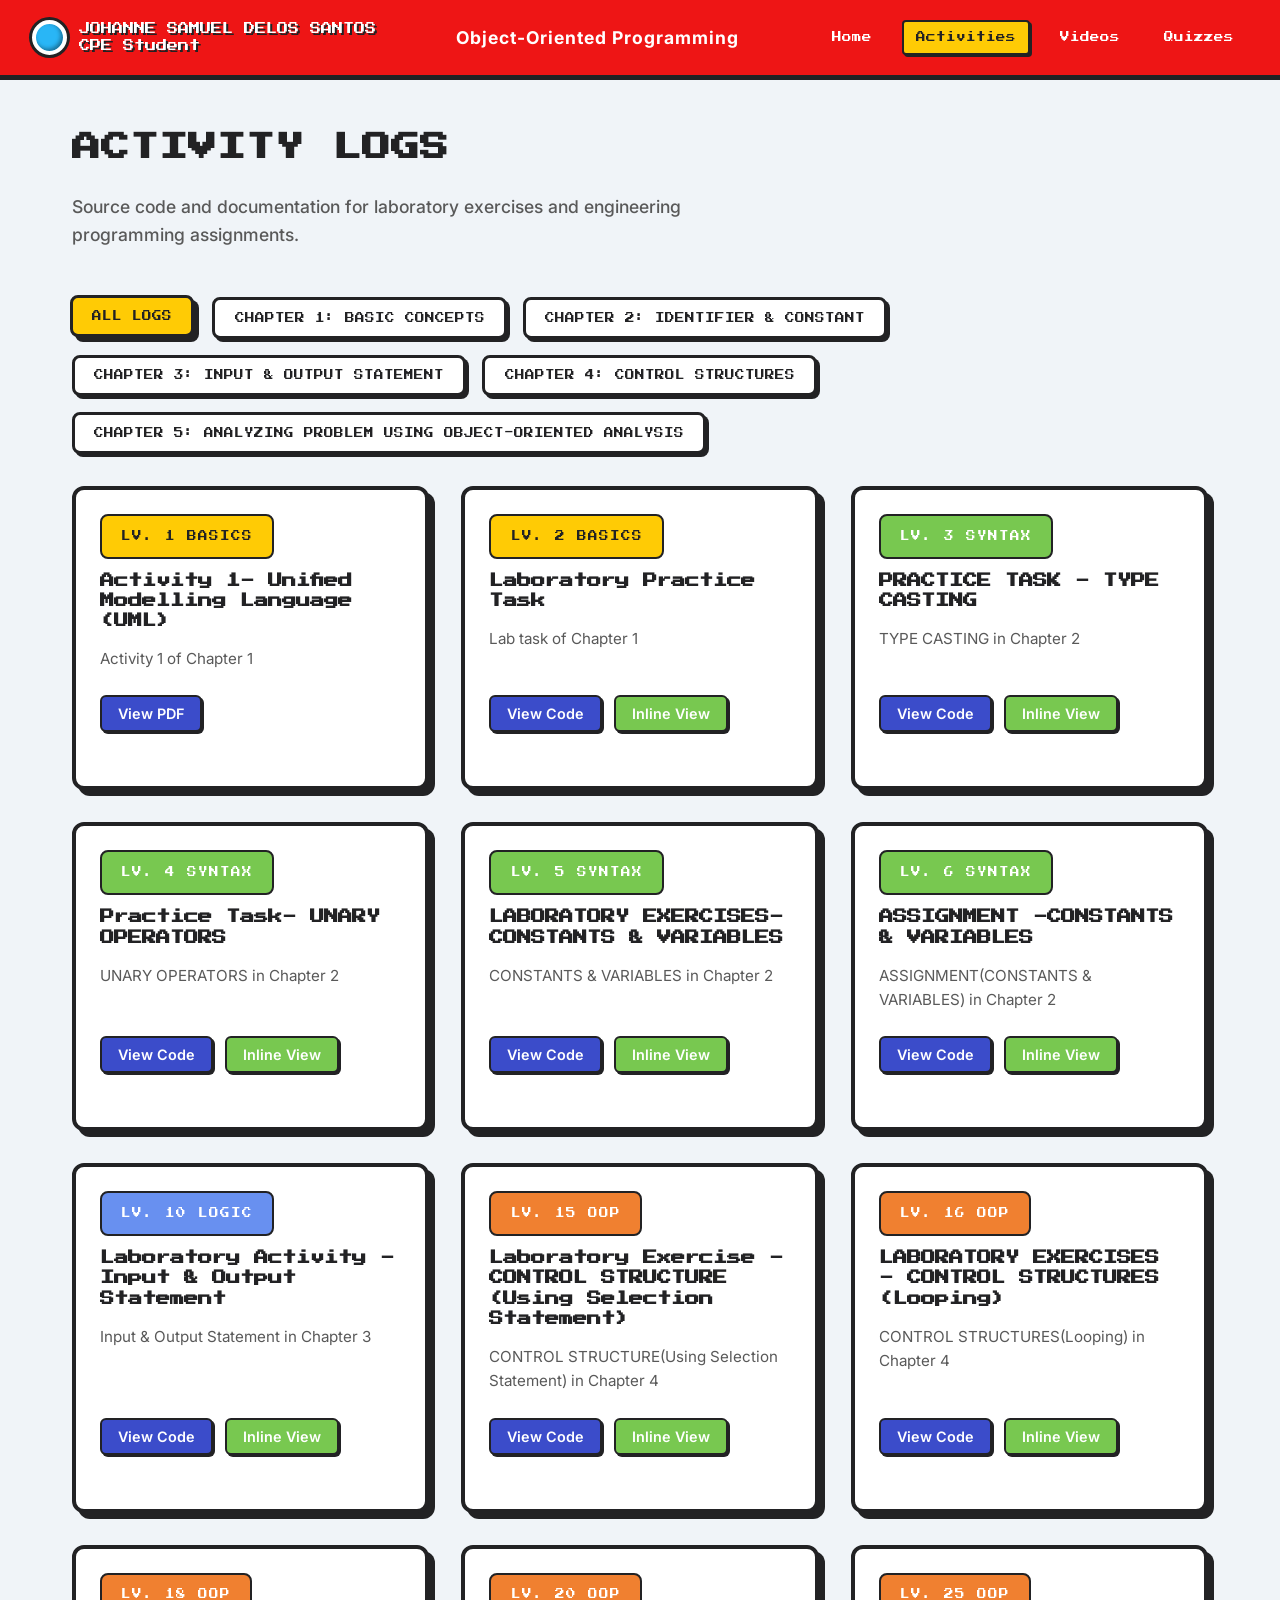
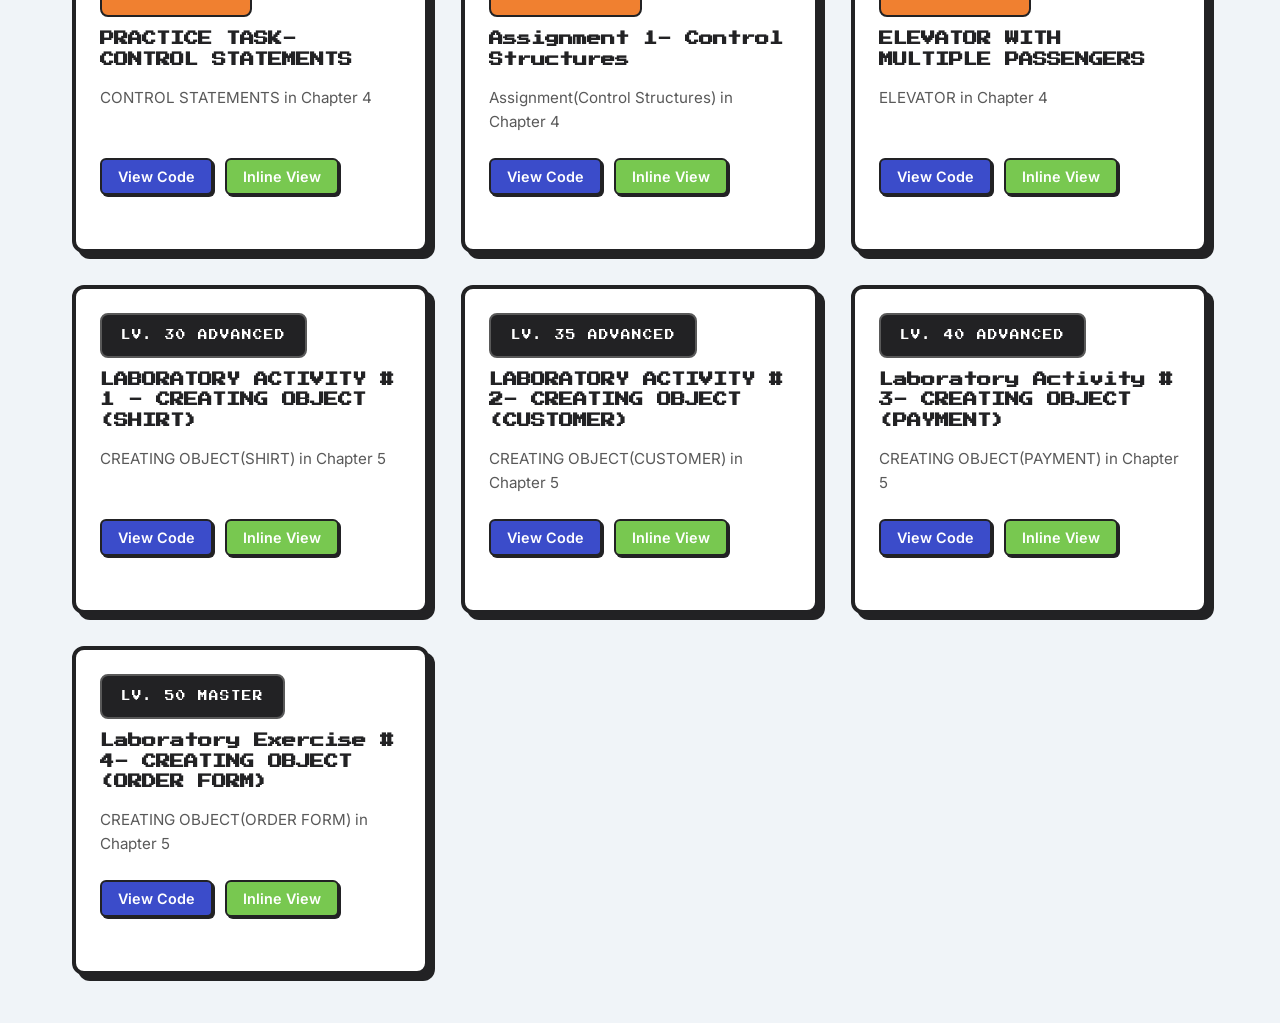
==== commit f3813fe5: "Update activities.html" ====
--- a/activities.html
+++ b/activities.html
@@ -6,10 +6,10 @@
     <title>Java Pokédex | Activities</title>
     <link rel="stylesheet" href="styles.css">
     <style>
-        /* PDF Modal Specific Styles (Ensures plug-and-play without editing styles.css) */
+        /* PDF Modal Specific Styles */
         #pdf-modal .modal-content {
             max-width: 900px;
-            height: 90vh; /* Taller for document reading */
+            height: 90vh;
             display: flex;
             flex-direction: column;
         }
@@ -19,13 +19,40 @@
             overflow: hidden;
             border: 3px solid var(--poke-black);
             border-radius: 6px;
-            background-color: #525659; /* Standard PDF viewer background */
+            background-color: #525659; 
         }
         iframe.pdf-viewer {
             width: 100%;
             height: 100%;
             border: none;
             display: block;
+        }
+
+        /* --- Code Modal Scroll Fix --- */
+        #code-modal .modal-content {
+            max-width: 900px;
+            max-height: 90vh; 
+            display: flex;
+            flex-direction: column;
+        }
+        #code-modal .modal-body {
+            flex-grow: 1;
+            overflow-y: auto; 
+            padding: 0;
+        }
+        #code-modal pre {
+            margin: 0;
+            overflow-x: auto; 
+            min-height: 100%;
+        }
+
+        /* --- Expanded Card Styles for Inline View --- */
+        .card.card-expanded {
+            grid-column: 1 / -1; 
+            z-index: 10;
+            transform: scale(1.02); 
+            box-shadow: 12px 12px 0px var(--poke-black);
+            transition: all 0.3s ease;
         }
     </style>
 </head>
@@ -62,7 +89,7 @@
                 
                 <div class="card" data-chapter="ch1" data-activity-id="act1">
                     <div style="display: flex; align-items: center; gap: 12px; margin-bottom: 1rem; flex-wrap: wrap;">
-                        <div class="card-tag tag-yellow" style="background-color: var(--poke-yellow); border: 2px solid var(--poke-black); border-radius: 20px; font-size: 0.5rem; padding: 6px 10px; margin-bottom: 0;">LV. 1 BASICS</div>
+                        <div class="card-tag tag-yellow" style="background-color: var(--poke-yellow); border: 2px solid var(--poke-black); border-radius: 8px; font-size: 0.6rem; padding: 0.8rem 1.2rem; margin-bottom: 0;">LV. 1 BASICS</div>
                         <h2 class="card-title" style="margin-bottom: 0; line-height: 1.4;">Activity 1- Unified Modelling Language (UML)</h2>
                     </div>
                     <p class="card-desc">Activity 1 of Chapter 1</p>
@@ -74,7 +101,7 @@
                 
                 <div class="card" data-chapter="ch1" data-activity-id="act2">
                     <div style="display: flex; align-items: center; gap: 12px; margin-bottom: 1rem; flex-wrap: wrap;">
-                        <div class="card-tag tag-yellow" style="background-color: var(--poke-yellow); border: 2px solid var(--poke-black); border-radius: 20px; font-size: 0.5rem; padding: 6px 10px; margin-bottom: 0;">LV. 2 BASICS</div>
+                        <div class="card-tag tag-yellow" style="background-color: var(--poke-yellow); border: 2px solid var(--poke-black); border-radius: 8px; font-size: 0.6rem; padding: 0.8rem 1.2rem; margin-bottom: 0;">LV. 2 BASICS</div>
                         <h2 class="card-title" style="margin-bottom: 0; line-height: 1.4;"> Laboratory Practice Task</h2>
                     </div>
                     <p class="card-desc">Lab task of Chapter 1</p>
@@ -87,7 +114,7 @@
 
                 <div class="card" data-chapter="ch2" data-activity-id="act3">
                     <div style="display: flex; align-items: center; gap: 12px; margin-bottom: 1rem; flex-wrap: wrap;">
-                        <div class="card-tag tag-green" style="background-color: #78C850; color: white; border: 2px solid var(--poke-black); border-radius: 20px; font-size: 0.5rem; padding: 6px 10px; margin-bottom: 0;">LV. 3 SYNTAX</div>
+                        <div class="card-tag tag-green" style="background-color: #78C850; color: white; border: 2px solid var(--poke-black); border-radius: 8px; font-size: 0.6rem; padding: 0.8rem 1.2rem; margin-bottom: 0;">LV. 3 SYNTAX</div>
                         <h2 class="card-title" style="margin-bottom: 0; line-height: 1.4;">PRACTICE TASK - TYPE CASTING</h2>
                     </div>
                     <p class="card-desc">TYPE CASTING in Chapter 2</p>
@@ -100,7 +127,7 @@
 
                 <div class="card" data-chapter="ch2" data-activity-id="act4">
                     <div style="display: flex; align-items: center; gap: 12px; margin-bottom: 1rem; flex-wrap: wrap;">
-                        <div class="card-tag tag-green" style="background-color: #78C850; color: white; border: 2px solid var(--poke-black); border-radius: 20px; font-size: 0.5rem; padding: 6px 10px; margin-bottom: 0;">LV. 4 SYNTAX</div>
+                        <div class="card-tag tag-green" style="background-color: #78C850; color: white; border: 2px solid var(--poke-black); border-radius: 8px; font-size: 0.6rem; padding: 0.8rem 1.2rem; margin-bottom: 0;">LV. 4 SYNTAX</div>
                         <h2 class="card-title" style="margin-bottom: 0; line-height: 1.4;">Practice Task- UNARY OPERATORS</h2>
                     </div>
                     <p class="card-desc">UNARY OPERATORS in Chapter 2</p>
@@ -113,7 +140,7 @@
 
                 <div class="card" data-chapter="ch2" data-activity-id="act5">
                     <div style="display: flex; align-items: center; gap: 12px; margin-bottom: 1rem; flex-wrap: wrap;">
-                        <div class="card-tag tag-green" style="background-color: #78C850; color: white; border: 2px solid var(--poke-black); border-radius: 20px; font-size: 0.5rem; padding: 6px 10px; margin-bottom: 0;">LV. 5 SYNTAX</div>
+                        <div class="card-tag tag-green" style="background-color: #78C850; color: white; border: 2px solid var(--poke-black); border-radius: 8px; font-size: 0.6rem; padding: 0.8rem 1.2rem; margin-bottom: 0;">LV. 5 SYNTAX</div>
                         <h2 class="card-title" style="margin-bottom: 0; line-height: 1.4;">LABORATORY EXERCISES- CONSTANTS & VARIABLES</h2>
                     </div>
                     <p class="card-desc">CONSTANTS & VARIABLES in Chapter 2</p>
@@ -126,7 +153,7 @@
 
                 <div class="card" data-chapter="ch2" data-activity-id="act6">
                     <div style="display: flex; align-items: center; gap: 12px; margin-bottom: 1rem; flex-wrap: wrap;">
-                        <div class="card-tag tag-green" style="background-color: #78C850; color: white; border: 2px solid var(--poke-black); border-radius: 20px; font-size: 0.5rem; padding: 6px 10px; margin-bottom: 0;">LV. 6 SYNTAX</div>
+                        <div class="card-tag tag-green" style="background-color: #78C850; color: white; border: 2px solid var(--poke-black); border-radius: 8px; font-size: 0.6rem; padding: 0.8rem 1.2rem; margin-bottom: 0;">LV. 6 SYNTAX</div>
                         <h2 class="card-title" style="margin-bottom: 0; line-height: 1.4;">ASSIGNMENT -CONSTANTS & VARIABLES</h2>
                     </div>
                     <p class="card-desc">ASSIGNMENT(CONSTANTS & VARIABLES) in Chapter 2</p>
@@ -139,7 +166,7 @@
 
                 <div class="card" data-chapter="ch3" data-activity-id="act7">
                     <div style="display: flex; align-items: center; gap: 12px; margin-bottom: 1rem; flex-wrap: wrap;">
-                        <div class="card-tag tag-blue" style="background-color: #6890F0; color: white; border: 2px solid var(--poke-black); border-radius: 20px; font-size: 0.5rem; padding: 6px 10px; margin-bottom: 0;">LV. 10 LOGIC</div>
+                        <div class="card-tag tag-blue" style="background-color: #6890F0; color: white; border: 2px solid var(--poke-black); border-radius: 8px; font-size: 0.6rem; padding: 0.8rem 1.2rem; margin-bottom: 0;">LV. 10 LOGIC</div>
                         <h2 class="card-title" style="margin-bottom: 0; line-height: 1.4;"> Laboratory Activity - Input & Output Statement</h2>
                     </div>
                     <p class="card-desc"> Input & Output Statement in Chapter 3</p>
@@ -152,7 +179,7 @@
 
                 <div class="card" data-chapter="ch4" data-activity-id="act8">
                     <div style="display: flex; align-items: center; gap: 12px; margin-bottom: 1rem; flex-wrap: wrap;">
-                        <div class="card-tag tag-red" style="background-color: #F08030; color: white; border: 2px solid var(--poke-black); border-radius: 20px; font-size: 0.5rem; padding: 6px 10px; margin-bottom: 0;">LV. 15 OOP</div>
+                        <div class="card-tag tag-red" style="background-color: #F08030; color: white; border: 2px solid var(--poke-black); border-radius: 8px; font-size: 0.6rem; padding: 0.8rem 1.2rem; margin-bottom: 0;">LV. 15 OOP</div>
                         <h2 class="card-title" style="margin-bottom: 0; line-height: 1.4;">Laboratory Exercise - CONTROL STRUCTURE (Using Selection Statement)</h2>
                     </div>
                     <p class="card-desc">CONTROL STRUCTURE(Using Selection Statement) in Chapter 4</p>
@@ -165,7 +192,7 @@
 
                 <div class="card" data-chapter="ch4" data-activity-id="act9">
                     <div style="display: flex; align-items: center; gap: 12px; margin-bottom: 1rem; flex-wrap: wrap;">
-                        <div class="card-tag tag-red" style="background-color: #F08030; color: white; border: 2px solid var(--poke-black); border-radius: 20px; font-size: 0.5rem; padding: 6px 10px; margin-bottom: 0;">LV. 16 OOP</div>
+                        <div class="card-tag tag-red" style="background-color: #F08030; color: white; border: 2px solid var(--poke-black); border-radius: 8px; font-size: 0.6rem; padding: 0.8rem 1.2rem; margin-bottom: 0;">LV. 16 OOP</div>
                         <h2 class="card-title" style="margin-bottom: 0; line-height: 1.4;">LABORATORY EXERCISES - CONTROL STRUCTURES (Looping)</h2>
                     </div>
                     <p class="card-desc">CONTROL STRUCTURES(Looping) in Chapter 4</p>
@@ -178,7 +205,7 @@
 
                 <div class="card" data-chapter="ch4" data-activity-id="act10">
                     <div style="display: flex; align-items: center; gap: 12px; margin-bottom: 1rem; flex-wrap: wrap;">
-                        <div class="card-tag tag-red" style="background-color: #F08030; color: white; border: 2px solid var(--poke-black); border-radius: 20px; font-size: 0.5rem; padding: 6px 10px; margin-bottom: 0;">LV. 18 OOP</div>
+                        <div class="card-tag tag-red" style="background-color: #F08030; color: white; border: 2px solid var(--poke-black); border-radius: 8px; font-size: 0.6rem; padding: 0.8rem 1.2rem; margin-bottom: 0;">LV. 18 OOP</div>
                         <h2 class="card-title" style="margin-bottom: 0; line-height: 1.4;">PRACTICE TASK- CONTROL STATEMENTS</h2>
                     </div>
                     <p class="card-desc">CONTROL STATEMENTS in Chapter 4</p>
@@ -191,7 +218,7 @@
 
                 <div class="card" data-chapter="ch4" data-activity-id="act11">
                     <div style="display: flex; align-items: center; gap: 12px; margin-bottom: 1rem; flex-wrap: wrap;">
-                        <div class="card-tag tag-red" style="background-color: #F08030; color: white; border: 2px solid var(--poke-black); border-radius: 20px; font-size: 0.5rem; padding: 6px 10px; margin-bottom: 0;">LV. 20 OOP</div>
+                        <div class="card-tag tag-red" style="background-color: #F08030; color: white; border: 2px solid var(--poke-black); border-radius: 8px; font-size: 0.6rem; padding: 0.8rem 1.2rem; margin-bottom: 0;">LV. 20 OOP</div>
                         <h2 class="card-title" style="margin-bottom: 0; line-height: 1.4;">Assignment 1- Control Structures</h2>
                     </div>
                     <p class="card-desc">Assignment(Control Structures) in Chapter 4</p>
@@ -204,7 +231,7 @@
 
                 <div class="card" data-chapter="ch4" data-activity-id="act12">
                     <div style="display: flex; align-items: center; gap: 12px; margin-bottom: 1rem; flex-wrap: wrap;">
-                        <div class="card-tag tag-red" style="background-color: #F08030; color: white; border: 2px solid var(--poke-black); border-radius: 20px; font-size: 0.5rem; padding: 6px 10px; margin-bottom: 0;">LV. 25 OOP</div>
+                        <div class="card-tag tag-red" style="background-color: #F08030; color: white; border: 2px solid var(--poke-black); border-radius: 8px; font-size: 0.6rem; padding: 0.8rem 1.2rem; margin-bottom: 0;">LV. 25 OOP</div>
                         <h2 class="card-title" style="margin-bottom: 0; line-height: 1.4;">ELEVATOR WITH MULTIPLE PASSENGERS</h2>
                     </div>
                     <p class="card-desc">ELEVATOR in Chapter 4</p>
@@ -217,7 +244,7 @@
 
                 <div class="card" data-chapter="ch5" data-activity-id="act13">
                     <div style="display: flex; align-items: center; gap: 12px; margin-bottom: 1rem; flex-wrap: wrap;">
-                        <div class="card-tag" style="background-color: var(--poke-black); color: white; border: 2px solid var(--text-muted); border-radius: 20px; font-size: 0.5rem; padding: 6px 10px; margin-bottom: 0;">LV. 30 ADVANCED</div>
+                        <div class="card-tag" style="background-color: var(--poke-black); color: white; border: 2px solid var(--text-muted); border-radius: 8px; font-size: 0.6rem; padding: 0.8rem 1.2rem; margin-bottom: 0;">LV. 30 ADVANCED</div>
                         <h2 class="card-title" style="margin-bottom: 0; line-height: 1.4;">LABORATORY ACTIVITY # 1 - CREATING OBJECT (SHIRT)</h2>
                     </div>
                     <p class="card-desc">CREATING OBJECT(SHIRT) in Chapter 5</p>
@@ -230,7 +257,7 @@
 
                 <div class="card" data-chapter="ch5" data-activity-id="act14">
                     <div style="display: flex; align-items: center; gap: 12px; margin-bottom: 1rem; flex-wrap: wrap;">
-                        <div class="card-tag" style="background-color: var(--poke-black); color: white; border: 2px solid var(--text-muted); border-radius: 20px; font-size: 0.5rem; padding: 6px 10px; margin-bottom: 0;">LV. 35 ADVANCED</div>
+                        <div class="card-tag" style="background-color: var(--poke-black); color: white; border: 2px solid var(--text-muted); border-radius: 8px; font-size: 0.6rem; padding: 0.8rem 1.2rem; margin-bottom: 0;">LV. 35 ADVANCED</div>
                         <h2 class="card-title" style="margin-bottom: 0; line-height: 1.4;"> LABORATORY ACTIVITY # 2- CREATING OBJECT (CUSTOMER)</h2>
                     </div>
                     <p class="card-desc"> CREATING OBJECT(CUSTOMER) in Chapter 5</p>
@@ -243,7 +270,7 @@
 
                 <div class="card" data-chapter="ch5" data-activity-id="act15">
                     <div style="display: flex; align-items: center; gap: 12px; margin-bottom: 1rem; flex-wrap: wrap;">
-                        <div class="card-tag" style="background-color: var(--poke-black); color: white; border: 2px solid var(--text-muted); border-radius: 20px; font-size: 0.5rem; padding: 6px 10px; margin-bottom: 0;">LV. 40 ADVANCED</div>
+                        <div class="card-tag" style="background-color: var(--poke-black); color: white; border: 2px solid var(--text-muted); border-radius: 8px; font-size: 0.6rem; padding: 0.8rem 1.2rem; margin-bottom: 0;">LV. 40 ADVANCED</div>
                         <h2 class="card-title" style="margin-bottom: 0; line-height: 1.4;">Laboratory Activity # 3- CREATING OBJECT (PAYMENT)</h2>
                     </div>
                     <p class="card-desc">CREATING OBJECT(PAYMENT) in Chapter 5</p>
@@ -256,7 +283,7 @@
 
                 <div class="card" data-chapter="ch5" data-activity-id="act16">
                     <div style="display: flex; align-items: center; gap: 12px; margin-bottom: 1rem; flex-wrap: wrap;">
-                        <div class="card-tag" style="background-color: var(--poke-black); color: white; border: 2px solid var(--text-muted); border-radius: 20px; font-size: 0.5rem; padding: 6px 10px; margin-bottom: 0;">LV. 50 MASTER</div>
+                        <div class="card-tag" style="background-color: var(--poke-black); color: white; border: 2px solid var(--text-muted); border-radius: 8px; font-size: 0.6rem; padding: 0.8rem 1.2rem; margin-bottom: 0;">LV. 50 MASTER</div>
                         <h2 class="card-title" style="margin-bottom: 0; line-height: 1.4;">Laboratory Exercise # 4- CREATING OBJECT (ORDER FORM)</h2>
                     </div>
                     <p class="card-desc">CREATING OBJECT(ORDER FORM) in Chapter 5</p>
@@ -292,7 +319,7 @@
                 <button class="close-pdf-btn close-modal-btn">X</button>
             </div>
             <div class="modal-body">
-                    <embed id="pdf-iframe" class="pdf-viewer" src="" type="application/pdf" width="100%" height="100%">
+                <embed id="pdf-iframe" class="pdf-viewer" src="" type="application/pdf" width="100%" height="100%">
             </div>
         </div>
     </div>
@@ -471,8 +498,8 @@
         System.out.println("Output:");
         System.out.println("  a. months =" + totalMonths + " months");
         System.out.println("  b. days= " + totalDays + " days");
-        System.out.printf("  c. Hours= %, d\n", totalHours);
-        System.out.printf("  d. Seconds= %, d\n", totalSeconds);
+        System.out.printf("  c. Hours= %, d\\n", totalHours);
+        System.out.printf("  d. Seconds= %, d\\n", totalSeconds);
 
  }
 }`,
@@ -507,7 +534,7 @@
 
             int age = cy - y;
 
-            System.out.println("\n");
+            System.out.println("\\n");
             System.out.println("    hi " +nn+ ", I hope we could celebrate this coming " +m+ " as you turn " +age+ " years old.");
             System.out.println("    Let's watch that " +fm+ " movie that you used to watch. While having " +ff+ ".");
             System.out.println("    Perhaps you could also teach me how to " +hi+ ".");
@@ -534,31 +561,31 @@
             case "DECEMBER":
             case "JANUARY":
             case "FEBRUARY":
-                System.out.println("\"To appreciate the beauty of a snowflake it is necessary to stand out in the cold.\"");
+                System.out.println("\\"To appreciate the beauty of a snowflake it is necessary to stand out in the cold.\\"");
                 break;
 
             // Spring
             case "MARCH":
             case "APRIL":
             case "MAY":
-                System.out.println("\"Spring is the time of plans and projects.\"");
+                System.out.println("\\"Spring is the time of plans and projects.\\"");
                 break;
 
             // Summer
             case "JUNE":
             case "JULY":
             case "AUGUST":
-                System.out.println("\"Summer afternoon—summer afternoon; to me those have always been the two most beautiful words in the English language.\"");
+                System.out.println("\\"Summer afternoon—summer afternoon; to me those have always been the two most beautiful words in the English language.\\"");
                 break;
 
             // Fall
             case "SEPTEMBER":
             case "OCTOBER":
             case "NOVEMBER":
-                System.out.println("\"And all at once, summer collapsed into fall.\"");
+                System.out.println("\\"And all at once, summer collapsed into fall.\\"");
                 break;
 
-            default: System.out.println("\"Sorry, you have inputted an invalid or misspelled value of month of the year!\"");
+            default: System.out.println("\\"Sorry, you have inputted an invalid or misspelled value of month of the year!\\"");
                 break;
         }
 
@@ -1069,7 +1096,7 @@
     public void displayOrderInfo() {
         System.out.println("===============================================================");
         System.out.println("                      SAM CLOTHING INC.");
-        System.out.println("                  \"The Best SHIRT Maker\"");
+        System.out.println("                  \\"The Best SHIRT Maker\\"");
         System.out.println("===============================================================");
         System.out.println("Name: " + name + " \\t\\tDate: " + date);
         System.out.println("Address: " + address);
@@ -1237,9 +1264,19 @@
                     if (container.classList.contains("show")) {
                         btn.innerText = "Close Inline";
                         btn.style.backgroundColor = "var(--poke-red)";
+                        
+                        // NEW: Expand Card vertically and horizontally
+                        card.classList.add("card-expanded");
+                        
+                        // Scroll to the card so it's perfectly in view
+                        setTimeout(() => card.scrollIntoView({ behavior: 'smooth', block: 'start' }), 100);
+                        
                     } else {
                         btn.innerText = "Inline View";
                         btn.style.backgroundColor = "#78C850";
+                        
+                        // Revert Card to original size
+                        card.classList.remove("card-expanded");
                     }
                 });
             });
@@ -1278,4 +1315,4 @@
         });
     </script>
 </body>
-</html>+</html>
--- a/styles.css
+++ b/styles.css
@@ -390,4 +390,4 @@
 .syn-string { color: #ce9178; }
 .syn-comment { color: #6a9955; font-style: italic; }
 .syn-class { color: #4ec9b0; font-weight: bold; }
-.syn-type { color: #4ec9b0; }+.syn-type { color: #4ec9b0; }
